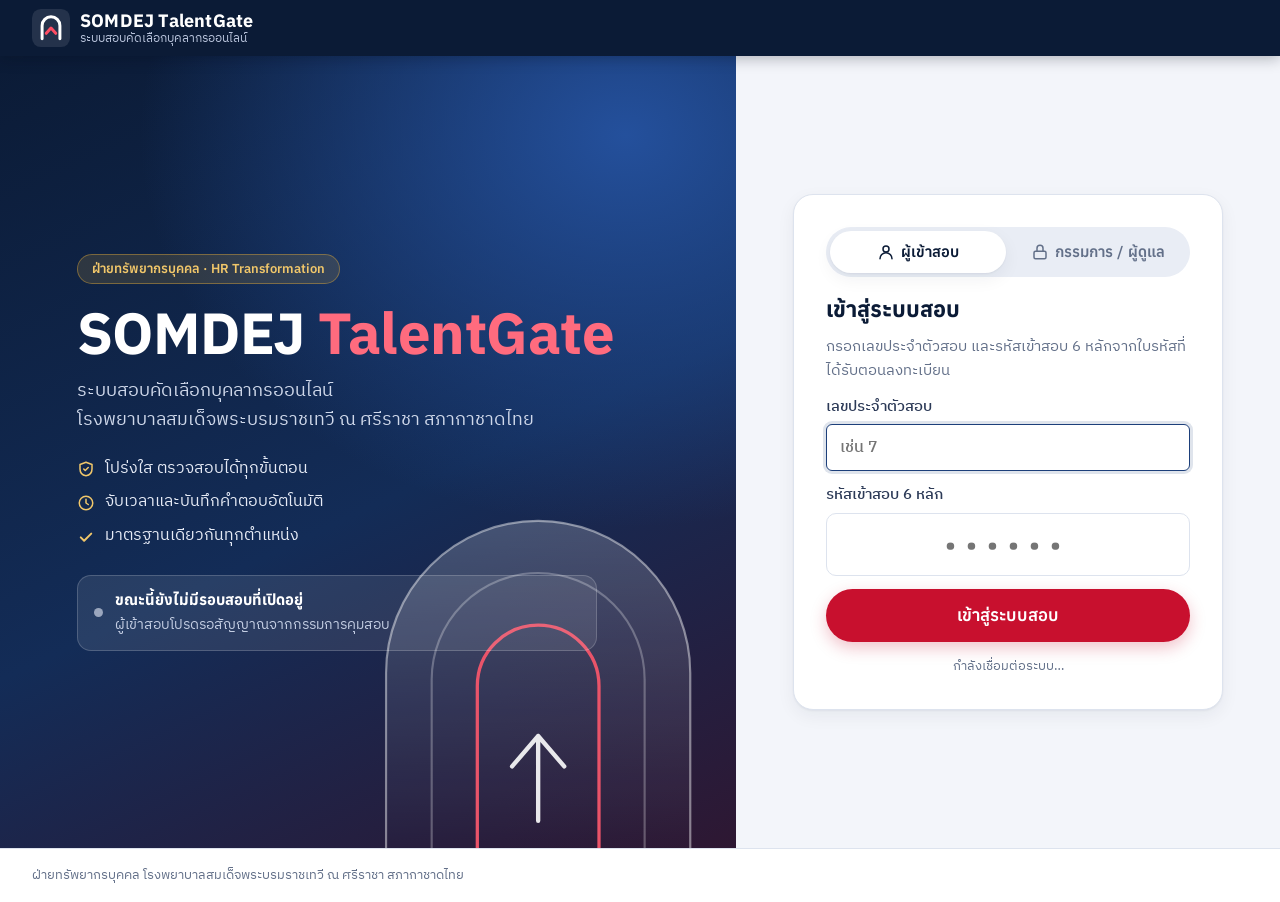
==== index.html @ d671b226 "SOMDEJ TalentGate · v1.2569 build 2569-10-03.1" ====
<!doctype html>
<html lang="th">
<head>
<meta charset="utf-8">
<meta name="viewport" content="width=device-width, initial-scale=1, viewport-fit=cover">
<title>SOMDEJ TalentGate · ระบบสอบคัดเลือกบุคลากรออนไลน์</title>
<meta name="description" content="ระบบสอบคัดเลือกบุคลากรออนไลน์ ฝ่ายทรัพยากรบุคคล โรงพยาบาลสมเด็จพระบรมราชเทวี ณ ศรีราชา สภากาชาดไทย">
<meta name="robots" content="noindex, nofollow">
<meta name="theme-color" content="#0b1b36">
<meta property="og:title" content="SOMDEJ TalentGate">
<meta property="og:description" content="ระบบสอบคัดเลือกบุคลากรออนไลน์ ฝ่ายทรัพยากรบุคคล โรงพยาบาลสมเด็จพระบรมราชเทวี ณ ศรีราชา สภากาชาดไทย">
<link rel="icon" href="data:image/svg+xml,%3Csvg xmlns='http://www.w3.org/2000/svg' viewBox='0 0 64 64'%3E%3Crect width='64' height='64' rx='15' fill='%230b1b36'/%3E%3Cpath d='M17 50V28a15 15 0 0 1 30 0v22' fill='none' stroke='%23fff' stroke-width='5' stroke-linecap='round'/%3E%3Cpath d='M24 41l8-9 8 9' fill='none' stroke='%23e0243f' stroke-width='5' stroke-linecap='round' stroke-linejoin='round'/%3E%3C/svg%3E">
<link rel="preconnect" href="https://fonts.googleapis.com"><link rel="preconnect" href="https://fonts.gstatic.com" crossorigin>
<link href="https://fonts.googleapis.com/css2?family=Anuphan:wght@400;500;600;700&family=IBM+Plex+Sans+Thai:wght@400;500;600&display=swap" rel="stylesheet">
<link rel="stylesheet" href="style.css?v=2569-10-03.1">
</head>
<body>
<header class="topbar" id="topbar">
  <a class="brand" href="#/" aria-label="หน้าแรก SOMDEJ TalentGate">
    <svg class="brand-mark" viewBox="0 0 64 64" aria-hidden="true"><rect width="64" height="64" rx="15" fill="#fff" opacity=".1"/><path d="M17 50V28a15 15 0 0 1 30 0v22" fill="none" stroke="#fff" stroke-width="5" stroke-linecap="round"/><path d="M24 41l8-9 8 9" fill="none" stroke="#ff4d63" stroke-width="5" stroke-linecap="round" stroke-linejoin="round"/></svg>
    <span class="brand-text"><b><span class="bx">SOMDEJ </span>TalentGate</b><small>ระบบสอบคัดเลือกบุคลากรออนไลน์</small></span>
  </a>
  <div class="top-right" id="topRight"></div>
</header>
<div id="banner"></div>
<main id="app" tabindex="-1"><div class="boot"><div class="boot-ring"></div><p>กำลังเปิดระบบ…</p></div></main>
<footer class="foot" id="foot">
  <span id="footOrg">ฝ่ายทรัพยากรบุคคล โรงพยาบาลสมเด็จพระบรมราชเทวี ณ ศรีราชา สภากาชาดไทย</span>
  <span class="foot-ver" id="footVer"></span>
</footer>
<div id="toast" class="toast" role="status" aria-live="polite"></div>
<div id="netpill" class="netpill" hidden>กำลังรอเซิร์ฟเวอร์…</div>
<div id="modal" class="modal" hidden></div>
<noscript><p style="padding:24px;text-align:center">ระบบนี้ต้องเปิดใช้ JavaScript</p></noscript>
<script src="config.js?v=2569-10-03.1"></script>
<script src="app.js?v=2569-10-03.1"></script>
<script src="cand.js?v=2569-10-03.1"></script>
<script src="staff.js?v=2569-10-03.1"></script>
<script src="admin.js?v=2569-10-03.1"></script>
</body>
</html>
---- style.css ----
/* =====================================================================
   SOMDEJ TalentGate · style.css — ธีม "Midnight & Crimson"
   ตัวอักษร: Anuphan (หัวข้อ/ตัวเลข) + IBM Plex Sans Thai (เนื้อหา)
   กติกา: animation ใช้ fill-mode: backwards · ไม่ใช้ backdrop-filter บน container · popup อยู่ใน body
   ===================================================================== */
:root{
  --bg:#f3f5fa; --bg-2:#e9edf5; --surface:#fff; --surface-2:#f8f9fc;
  --ink:#0b1b36; --ink-2:#2c3a57; --muted:#637089; --line:#dde3ee; --line-2:#edf0f6;
  --navy:#0b1b36; --navy-2:#132c57; --navy-3:#1d3f7a;
  --red:#c8102e; --red-600:#a50d26; --red-50:#fdecef; --red-100:#f9d2d9;
  --gold:#d9a53a; --gold-600:#a97610; --gold-50:#fdf4df;
  --ok:#0f7a52; --ok-50:#e3f5ed; --warn:#925600; --warn-50:#fff2dc; --bad:#c22b3f; --bad-50:#fdeaec; --info:#1f56b3; --info-50:#e8effc;
  --r-sm:10px; --r:14px; --r-lg:20px;
  --sh:0 1px 2px rgba(11,27,54,.05),0 6px 18px rgba(11,27,54,.06);
  --sh-lg:0 2px 6px rgba(11,27,54,.08),0 22px 50px rgba(11,27,54,.16);
  --head:'Anuphan','IBM Plex Sans Thai',system-ui,sans-serif;
  --body:'IBM Plex Sans Thai','Anuphan',system-ui,-apple-system,'Segoe UI',Tahoma,sans-serif;
}
*{box-sizing:border-box}
html{-webkit-text-size-adjust:100%}
body{margin:0;background:var(--bg);color:var(--ink);font-family:var(--body);font-size:16px;line-height:1.6;min-height:100vh;display:flex;flex-direction:column}
body.no-scroll{overflow:hidden}
h1,h2,h3{font-family:var(--head);line-height:1.3;margin:0;text-wrap:balance}
h1{font-size:clamp(22px,2.6vw,30px)} h2{font-size:20px} h3{font-size:17px}
p{margin:0} a{color:var(--info)} code{font-family:ui-monospace,Menlo,Consolas,monospace;font-size:.92em}
button,input,select,textarea{font:inherit;color:inherit}
.muted{color:var(--muted)} .sm{font-size:14px} .center{text-align:center} .mt{margin-top:18px} .mt6{margin-top:6px} .nowrap{white-space:nowrap}
.bad-t{color:var(--bad)} .ok-t{color:var(--ok)} .danger-t{color:var(--bad)!important}
:focus-visible{outline:3px solid var(--gold);outline-offset:2px;border-radius:6px}
[hidden]{display:none!important}

/* ---------- แถบบน ---------- */
.topbar{position:sticky;top:0;z-index:40;display:flex;align-items:center;justify-content:space-between;gap:16px;padding:9px clamp(14px,3vw,32px);background:var(--navy);color:#fff;box-shadow:0 2px 14px rgba(5,12,28,.3)}
.brand{display:flex;align-items:center;gap:10px;text-decoration:none;color:#fff;min-width:0;flex:none}
.brand-mark{width:38px;height:38px;flex:none}
.brand-text{display:flex;flex-direction:column;line-height:1.2;min-width:0}
.brand-text b{font-family:var(--head);font-size:18px;letter-spacing:.2px;white-space:nowrap}
.brand-text small{font-size:12px;color:#b9c4dc;white-space:nowrap}
.top-right{display:flex;align-items:center;gap:8px;min-width:0}
.nav{display:flex;gap:2px;margin-right:8px}
.nav a{padding:7px 13px;border-radius:999px;text-decoration:none;font-size:15px;color:#d5dcec;white-space:nowrap;transition:background .2s,color .2s}
.nav a:hover{background:rgba(255,255,255,.1);color:#fff}
.nav a.active{background:#fff;color:var(--navy);font-weight:600}
.who{display:flex;flex-direction:column;line-height:1.25;text-align:right;min-width:0;padding:0 4px}
.who-n{font-weight:600;font-size:14.5px;white-space:nowrap;overflow:hidden;text-overflow:ellipsis;max-width:240px}
.who-r{font-size:12px;color:#b9c4dc;white-space:nowrap}
.icon-btn{display:inline-grid;place-items:center;width:38px;height:38px;border-radius:50%;border:0;background:rgba(255,255,255,.1);color:#fff;cursor:pointer;flex:none;transition:background .2s}
.icon-btn:hover{background:rgba(255,255,255,.22)}
.icon-btn.dark{background:var(--bg-2);color:var(--ink-2);width:34px;height:34px;font-size:17px}
.icon-btn.dark:hover{background:var(--line)} .icon-btn[disabled]{opacity:.35;cursor:default}
.icon-btn.spinning svg{animation:rot .8s linear infinite}
.banner{padding:10px clamp(14px,3vw,32px);font-size:14.5px;display:flex;gap:12px;align-items:center;justify-content:center;flex-wrap:wrap;text-align:center}
.banner.warn{background:var(--warn-50);color:var(--warn)} .banner.info{background:var(--info-50);color:var(--info)} .banner.bad{background:var(--bad);color:#fff;border-radius:var(--r);margin-bottom:14px;font-weight:600}
main{flex:1;outline:none}
.wrap{width:100%;max-width:1240px;margin:0 auto;padding:26px clamp(14px,3vw,32px) 56px}
.wrap.narrow{max-width:560px} .wrap.mid{max-width:900px}
.foot{display:flex;justify-content:space-between;gap:12px;flex-wrap:wrap;padding:16px clamp(14px,3vw,32px);font-size:13px;color:var(--muted);border-top:1px solid var(--line);background:var(--surface)}
body.in-exam .foot,body.in-exam .who-r{display:none}

/* ---------- ปุ่ม ป้าย กล่อง ---------- */
.btn{display:inline-flex;align-items:center;justify-content:center;gap:7px;border:0;border-radius:999px;padding:10px 20px;font-family:var(--head);font-weight:600;font-size:15px;cursor:pointer;text-decoration:none;transition:transform .15s,box-shadow .2s,background .2s,border-color .2s;white-space:nowrap}
.btn:active{transform:scale(.97)} .btn[disabled]{opacity:.55;cursor:not-allowed}
.btn.primary{background:var(--red);color:#fff;box-shadow:0 6px 16px rgba(200,16,46,.25)} .btn.primary:hover:not([disabled]){background:var(--red-600)}
.btn.gold{background:var(--gold);color:#2e1f00;box-shadow:0 6px 18px rgba(217,165,58,.35)} .btn.gold:hover{background:#e6b752}
.btn.ghost-dark{background:var(--surface);color:var(--ink);border:1.5px solid var(--line)} .btn.ghost-dark:hover:not([disabled]){border-color:var(--navy-3);color:var(--navy-3)}
.btn.danger{background:var(--bad);color:#fff} .btn.danger:hover{background:#a82033}
.btn.link{background:none;padding:5px 8px;color:var(--info);font-weight:500;font-size:14px;border-radius:8px} .btn.link:hover{background:var(--info-50)}
.btn.lg{padding:13px 28px;font-size:17px} .btn.sm{padding:7px 14px;font-size:14px} .btn.block{width:100%}
.spin{display:inline-block;width:15px;height:15px;border:2.5px solid rgba(255,255,255,.4);border-top-color:#fff;border-radius:50%;animation:rot .7s linear infinite;flex:none}
.spin.dark,.btn.ghost-dark .spin,.btn.link .spin{border-color:rgba(11,27,54,.2);border-top-color:var(--navy)}
@keyframes rot{to{transform:rotate(360deg)}}
.pill{display:inline-block;padding:4px 14px;border-radius:999px;font-size:13px;font-weight:600;font-family:var(--head)}
.pill.gold{background:rgba(217,165,58,.16);color:#f1c76a;border:1px solid rgba(217,165,58,.45)}
.tag{display:inline-block;font-style:normal;font-size:12.5px;font-weight:600;padding:1px 9px;border-radius:999px;background:var(--bg-2);color:var(--ink-2);margin:1px 4px 1px 0;white-space:nowrap}
.tag.ok{background:var(--ok-50);color:var(--ok)} .tag.warn{background:var(--warn-50);color:var(--warn)} .tag.bad{background:var(--bad-50);color:var(--bad)} .tag.info{background:var(--info-50);color:var(--info)}
.eyebrow{display:block;font-family:var(--head);font-size:13px;font-weight:600;letter-spacing:.5px;color:var(--red);text-transform:uppercase}
.card{background:var(--surface);border:1px solid var(--line);border-radius:var(--r-lg);padding:clamp(16px,2.4vw,24px);box-shadow:var(--sh);margin-bottom:18px;animation:rise .45s cubic-bezier(.2,.8,.2,1) backwards}
.card.pad-xl{padding:clamp(22px,4vw,40px)} .card.empty,.empty{text-align:center;padding:38px 20px;color:var(--muted)}
.card-t{font-size:18px} .card-s{color:var(--muted);font-size:14.5px;margin:2px 0 14px}
.card-head{display:flex;justify-content:space-between;align-items:flex-start;gap:12px;flex-wrap:wrap}
.acts{display:flex;gap:8px;flex-wrap:wrap;align-items:center}
@keyframes rise{from{opacity:0;transform:translateY(10px)}}
.note{padding:11px 15px;border-radius:var(--r);background:var(--bg-2);font-size:15px;margin:0 0 14px;border-left:4px solid var(--line)}
.note.ok{background:var(--ok-50);border-color:var(--ok);color:#0b5b3d} .note.warn{background:var(--warn-50);border-color:#e0a030;color:#6f4100} .note.bad{background:var(--bad-50);border-color:var(--bad);color:#8f1c2d} .note.info{background:var(--info-50);border-color:var(--info);color:#183f86}
.phead{display:flex;justify-content:space-between;align-items:flex-end;gap:16px;flex-wrap:wrap;margin-bottom:18px}
.phead-r{display:flex;gap:10px;align-items:center}
.backlink{display:inline-flex;align-items:center;gap:4px;color:var(--muted);text-decoration:none;font-size:14.5px;margin-bottom:8px} .backlink:hover{color:var(--ink)}
.sec-h{font-size:18px;margin:22px 0 10px} .sec-h small{font-weight:400;font-size:14px}
.grid2{display:grid;grid-template-columns:1.25fr 1fr;gap:18px;align-items:start}
.dot{width:9px;height:9px;border-radius:50%;background:#9aa6bd;display:inline-block;flex:none} .dot.live{background:#27c281;box-shadow:0 0 0 4px rgba(39,194,129,.2)}
.bar{height:6px;border-radius:99px;background:var(--bg-2);overflow:hidden;margin-top:5px} .bar i{display:block;height:100%;background:var(--navy-3);border-radius:99px;transition:width .5s}

/* ---------- ฟอร์ม ---------- */
.form{display:flex;flex-direction:column;gap:13px}
.form label,.se-l{display:flex;flex-direction:column;gap:5px;font-size:14.5px;font-weight:500;color:var(--ink-2)}
.se-l{margin:12px 0 6px}
input,select,textarea{width:100%;padding:10px 13px;border:1.5px solid var(--line);border-radius:var(--r-sm);background:#fff;font-size:16px;transition:border-color .2s,box-shadow .2s;min-width:0}
textarea{resize:vertical;line-height:1.55}
input:focus,select:focus,textarea:focus{outline:0;border-color:var(--navy-3);box-shadow:0 0 0 3px rgba(29,63,122,.14)}
input[disabled],select[disabled],textarea[disabled]{background:var(--surface-2);color:var(--muted)}
input[type=checkbox],input[type=radio]{width:18px;height:18px;padding:0;flex:none;accent-color:var(--red)}
input.err{border-color:var(--bad);background:var(--bad-50)}
.row2{display:grid;grid-template-columns:1fr 1fr;gap:13px}
.inrow{display:flex;gap:8px}
.form label.chk,.chk{flex-direction:row;display:flex;align-items:flex-start;gap:9px;font-weight:400;font-size:15px;cursor:pointer;margin:6px 0}
.rules{margin:0;padding-left:20px;font-size:14px;color:var(--muted)}
.search{max-width:280px;padding:8px 13px;font-size:15px}
.seg{display:flex;background:var(--bg-2);border-radius:999px;padding:4px;gap:4px;margin-bottom:18px}
.seg button{flex:1;border:0;background:none;border-radius:999px;padding:9px 12px;font-family:var(--head);font-weight:600;font-size:15px;color:var(--muted);cursor:pointer;display:flex;align-items:center;justify-content:center;gap:6px;transition:background .2s,color .2s}
.seg button.on{background:#fff;color:var(--navy);box-shadow:var(--sh)}
.seg.wide{display:inline-flex;flex-wrap:wrap;border-radius:var(--r)} .seg.wide button{flex:none;padding:9px 18px;border-radius:var(--r-sm)} .seg.wide small{font-weight:400}
.sw{position:relative;display:inline-block;width:46px;height:26px;cursor:pointer}
.sw input{position:absolute;opacity:0;width:100%;height:100%;margin:0;cursor:pointer;z-index:1}
.sw i{position:absolute;inset:0;border-radius:99px;background:#c5cddc;transition:background .2s}
.sw i::after{content:"";position:absolute;top:3px;left:3px;width:20px;height:20px;border-radius:50%;background:#fff;box-shadow:0 1px 3px rgba(0,0,0,.3);transition:transform .2s}
.sw input:checked+i{background:var(--ok)} .sw input:checked+i::after{transform:translateX(20px)} .sw input:disabled+i{opacity:.5}

/* ---------- ตาราง ---------- */
.tblwrap{overflow-x:auto;margin:0 -4px;padding:0 4px} .tblwrap.sm{max-height:230px;overflow-y:auto} .tblwrap.tall{max-height:520px;overflow-y:auto}
.tbl{width:100%;border-collapse:collapse;font-size:15px}
.tbl th{font-family:var(--head);font-size:13.5px;font-weight:600;text-align:left;color:var(--muted);padding:9px 10px;border-bottom:2px solid var(--line);white-space:nowrap;vertical-align:bottom;background:var(--surface);position:sticky;top:0}
.tbl th small{display:block;font-weight:400;font-size:12px}
.tbl td{padding:10px;border-bottom:1px solid var(--line-2);vertical-align:top}
.tbl tfoot td{font-weight:600;border-top:2px solid var(--line);border-bottom:0}
.tbl .r{text-align:right} .tbl .c{text-align:center}
.tbl tr.off td{color:var(--muted);background:var(--surface-2)} .tbl tr.badrow td{background:var(--bad-50);color:var(--bad)}
.tbl.sm{font-size:14px} .tbl.sm td{padding:7px 10px}
.tbl select{padding:5px 8px;font-size:14px;width:auto}
.kv{width:100%;border-collapse:collapse;font-size:15px} .kv th{text-align:left;font-weight:500;color:var(--muted);padding:8px 12px 8px 0;white-space:nowrap;vertical-align:top;width:1%} .kv td{padding:8px 0;border-bottom:1px solid var(--line-2)}
.cno{font-family:var(--head);font-size:16px;background:var(--navy);color:#fff;border-radius:8px;padding:1px 9px;margin-right:8px;display:inline-block;letter-spacing:.5px}
.cname{font-weight:500}
.code{letter-spacing:2px;font-weight:600}

/* ---------- แท็บ ---------- */
.tabs{display:flex;gap:4px;border-bottom:2px solid var(--line);margin-bottom:20px;overflow-x:auto;scrollbar-width:none} .tabs::-webkit-scrollbar{display:none}
.tab{padding:10px 16px;text-decoration:none;color:var(--muted);font-family:var(--head);font-weight:600;font-size:15px;white-space:nowrap;border-bottom:3px solid transparent;margin-bottom:-2px;transition:color .2s}
.tab:hover{color:var(--ink)} .tab.on{color:var(--red);border-color:var(--red)}
.st{display:inline-block;padding:4px 13px;border-radius:999px;font-family:var(--head);font-size:13.5px;font-weight:600;white-space:nowrap}
.st-DRAFT{background:var(--bg-2);color:var(--ink-2)} .st-OPEN{background:var(--ok);color:#fff} .st-GRADING{background:var(--gold-50);color:var(--gold-600);border:1px solid #ecd292} .st-FINAL{background:var(--navy);color:#fff}

/* ---------- เริ่มระบบ · แจ้งเตือน · กล่องโต้ตอบ ---------- */
.boot{display:grid;place-items:center;gap:14px;padding:90px 20px;color:var(--muted)}
.boot-ring{width:46px;height:46px;border-radius:50%;border:4px solid var(--line);border-top-color:var(--red);animation:rot .8s linear infinite} .boot-ring.dark{margin:0 auto}
.toast{position:fixed;left:50%;bottom:26px;transform:translate(-50%,24px);background:var(--navy);color:#fff;padding:12px 22px;border-radius:var(--r);box-shadow:var(--sh-lg);font-size:15px;opacity:0;pointer-events:none;transition:opacity .25s,transform .25s;z-index:90;max-width:min(92vw,560px);text-align:center}
.toast.show{opacity:1;transform:translate(-50%,0)} .toast.ok{background:var(--ok)} .toast.bad{background:var(--bad)} .toast.warn{background:#b06a00}
.netpill{position:fixed;right:16px;bottom:16px;background:#fff;border:1px solid var(--line);box-shadow:var(--sh-lg);padding:8px 16px;border-radius:999px;font-size:13.5px;color:var(--muted);z-index:80}
.modal{position:fixed;inset:0;z-index:70;display:grid;place-items:center;padding:16px;overflow-y:auto}
.modal-bg{position:fixed;inset:0;background:rgba(7,15,32,.6);animation:fade .2s backwards}
.modal-box{position:relative;background:#fff;border-radius:var(--r-lg);box-shadow:var(--sh-lg);padding:clamp(20px,3vw,30px);width:100%;max-width:600px;max-height:calc(100vh - 32px);overflow-y:auto;animation:pop .25s cubic-bezier(.2,.9,.3,1.2) backwards}
.modal-box.sm{max-width:460px} .modal-box.lg{max-width:780px} .modal-box.xl{max-width:1040px}
.modal-box h2{margin-bottom:10px;padding-right:34px} .modal-body{margin-bottom:6px} .modal-body p{margin-bottom:8px}
.modal-x{position:absolute;top:12px;right:14px;width:34px;height:34px;border-radius:50%;border:0;background:var(--bg-2);font-size:22px;line-height:1;cursor:pointer;color:var(--muted)} .modal-x:hover{background:var(--line)}
.modal-act{display:flex;justify-content:flex-end;gap:10px;margin-top:16px;flex-wrap:wrap} .modal-act.col{flex-direction:column;align-items:stretch}
@keyframes fade{from{opacity:0}} @keyframes pop{from{opacity:0;transform:scale(.95) translateY(8px)}}

/* ---------- หน้าเข้าสู่ระบบ ---------- */
body.pg-login main{display:flex}
.login{flex:1;display:grid;grid-template-columns:minmax(0,1.15fr) minmax(360px,.85fr);min-height:calc(100vh - 56px - 52px)}
.login-hero{position:relative;overflow:hidden;background:radial-gradient(120% 90% at 85% 10%,#24509c 0%,transparent 55%),linear-gradient(155deg,#0b1b36 0%,#132c57 55%,#3a0e22 120%);color:#fff;display:flex;align-items:center;padding:clamp(28px,6vw,80px)}
.gate-art{position:absolute;right:-30px;bottom:-10px;width:min(62%,520px);opacity:.9}
.gate-art path{animation:draw 1.6s ease-out backwards} .ga2{animation-delay:.15s!important} .ga3{animation-delay:.3s!important} .ga4{animation-delay:.7s!important}
@keyframes draw{from{stroke-dasharray:1200;stroke-dashoffset:1200;opacity:0}to{stroke-dasharray:1200;stroke-dashoffset:0}}
.hero-in{position:relative;max-width:560px;animation:rise .6s backwards}
.login-hero h1{font-size:clamp(34px,5vw,58px);line-height:1.08;margin:18px 0 12px;letter-spacing:-.5px}
.login-hero h1 em{font-style:normal;color:#ff6b7e}
.hero-sub{font-size:clamp(15px,1.5vw,18px);color:#cfd8ea;margin-bottom:22px}
.hero-pts{list-style:none;padding:0;margin:0 0 26px;display:flex;flex-direction:column;gap:9px;font-size:15.5px;color:#e6ebf6}
.hero-pts li{display:flex;align-items:center;gap:10px} .hero-pts svg{color:#f1c76a;flex:none}
.open-ex{display:flex;gap:12px;align-items:center;background:rgba(255,255,255,.09);border:1px solid rgba(255,255,255,.18);border-radius:var(--r);padding:12px 16px;margin-top:8px;max-width:520px}
.open-ex b{display:block;font-family:var(--head);font-size:15px} .open-ex small{color:#c4cee3;font-size:13.5px}
.login-side{display:flex;align-items:center;justify-content:center;padding:clamp(20px,4vw,48px);background:var(--bg)}
.login-card{width:100%;max-width:430px;margin:0;padding:clamp(22px,3vw,32px)}
.login-card h2{font-size:22px} .login-card .muted{font-size:14.5px}
.code-in{font-family:var(--head);font-size:26px;letter-spacing:10px;text-align:center;font-weight:600}
.conn{font-size:13px;color:var(--muted);text-align:center;margin-top:14px;display:flex;align-items:center;justify-content:center;gap:8px} .conn.bad{color:var(--bad)}

/* ---------- ผู้เข้าสอบ: หน้าหลัก ---------- */
.cand-head h1{margin:4px 0}
.idrow{display:flex;gap:12px;margin:16px 0 8px;flex-wrap:wrap}
.idbox{background:var(--navy);color:#fff;border-radius:var(--r);padding:10px 20px;min-width:150px} .idbox.grow{flex:1;background:var(--bg-2);color:var(--ink)}
.idbox small{display:block;font-size:12.5px;opacity:.75} .idbox b{font-family:var(--head);font-size:24px;letter-spacing:.5px}
.rule-list{margin:10px 0 14px;padding-left:22px;display:flex;flex-direction:column;gap:6px}
.agree{display:flex;gap:10px;align-items:flex-start;background:var(--gold-50);border:1.5px solid #ecd292;border-radius:var(--r);padding:13px 15px;cursor:pointer;font-weight:500}
.done-card{text-align:center;padding:40px 20px} .done-mark{width:68px;height:68px;border-radius:50%;background:var(--ok);color:#fff;display:grid;place-items:center;margin:0 auto 14px;animation:pop .5s backwards} .done-mark svg{width:36px;height:36px}
.steps{display:flex;flex-direction:column;gap:12px}
.step{display:flex;gap:16px;align-items:center;background:#fff;border:1.5px solid var(--line);border-radius:var(--r-lg);padding:16px 20px;animation:rise .45s backwards;animation-delay:calc(var(--i)*70ms)}
.step.cur,.step.doing{border-color:var(--red);box-shadow:0 8px 26px rgba(200,16,46,.12)} .step.lock{opacity:.72} .step.done{background:var(--surface-2)}
.step-n{width:46px;height:46px;border-radius:50%;background:var(--bg-2);color:var(--ink-2);display:grid;place-items:center;font-family:var(--head);font-weight:700;font-size:19px;flex:none}
.step.cur .step-n,.step.doing .step-n{background:var(--red);color:#fff} .step.done .step-n{background:var(--ok);color:#fff}
.step-b{flex:1;min-width:0} .step-m{font-size:14px;color:var(--muted);display:flex;align-items:center;gap:5px;flex-wrap:wrap;margin:2px 0} .step-m svg{width:15px;height:15px}
.step-i{font-size:14.5px;color:var(--ink-2);margin:4px 0 6px}
.step-a{flex:none}

/* ---------- ผู้เข้าสอบ: ทำข้อสอบ ---------- */
.rbar{position:sticky;top:56px;z-index:30;background:var(--navy-2);color:#fff;display:flex;align-items:center;gap:16px;padding:10px clamp(14px,3vw,32px)}
.rb-l{flex:1;min-width:0;display:flex;flex-direction:column;line-height:1.3} .rb-l b{font-family:var(--head);font-size:16.5px;white-space:nowrap;overflow:hidden;text-overflow:ellipsis} .rb-l span{font-size:13.5px;color:#c4cee3}
.rtimer{display:flex;align-items:center;gap:8px;background:rgba(255,255,255,.12);border-radius:999px;padding:6px 18px 6px 14px;font-family:var(--head);font-weight:700;font-size:22px;font-variant-numeric:tabular-nums;min-width:118px;justify-content:center}
.rtimer.warn{background:var(--gold);color:#2e1f00} .rtimer.danger{background:var(--red);color:#fff;animation:pulse 1s infinite}
@keyframes pulse{50%{box-shadow:0 0 0 8px rgba(200,16,46,.3)}}
.rprog{height:4px;background:var(--line);position:sticky;top:112px;z-index:29} .rprog i{display:block;height:100%;width:0;background:var(--gold);transition:width .3s}
.rgrid{display:grid;grid-template-columns:minmax(0,1fr) 270px;gap:22px;max-width:1180px;margin:0 auto;padding:22px clamp(14px,3vw,32px) 60px;align-items:start}
.qgroup{display:flex;gap:10px;align-items:baseline;margin:22px 0 10px;padding-bottom:6px;border-bottom:2px solid var(--line)} .qgroup:first-of-type{margin-top:0}
.qgroup b{font-family:var(--head);font-size:17px;color:var(--red)} .qgroup span{color:var(--muted);font-size:14.5px}
.q{background:#fff;border:1.5px solid var(--line);border-radius:var(--r-lg);padding:18px 20px;margin-bottom:14px;scroll-margin-top:130px;transition:border-color .2s}
.q.flagged{border-color:var(--gold);background:linear-gradient(#fffdf6,#fff)}
.q header{display:flex;align-items:center;gap:10px;margin-bottom:8px}
.qn{font-family:var(--head);font-weight:700;color:var(--navy-3);font-size:15px} .qp{font-size:13px;color:var(--muted)}
.qflag{margin-left:auto;display:inline-flex;align-items:center;gap:5px;border:1px solid var(--line);background:#fff;border-radius:999px;padding:3px 11px;font-size:13px;color:var(--muted);cursor:pointer}
.q.flagged .qflag{background:var(--gold);border-color:var(--gold);color:#2e1f00;font-weight:600}
.qt{font-size:17px;line-height:1.65;margin-bottom:12px;user-select:none;-webkit-user-select:none}
.opts{display:flex;flex-direction:column;gap:8px}
.opt{display:flex;gap:12px;align-items:flex-start;text-align:left;border:1.5px solid var(--line);background:#fff;border-radius:var(--r);padding:11px 14px;cursor:pointer;font-size:16px;line-height:1.55;transition:border-color .15s,background .15s;user-select:none;-webkit-user-select:none}
.opt:hover{border-color:var(--navy-3);background:var(--surface-2)}
.opt i{flex:none;width:28px;height:28px;border-radius:50%;border:1.5px solid var(--line);display:grid;place-items:center;font-style:normal;font-family:var(--head);font-weight:600;font-size:14px;color:var(--muted);background:#fff}
.opt.on{border-color:var(--navy-3);background:#eef3fc} .opt.on i{background:var(--navy-3);border-color:var(--navy-3);color:#fff}
.essay{min-height:200px;font-size:16.5px} .ecount{text-align:right;font-size:13px;color:var(--muted);margin-top:4px}
.rend{text-align:center;padding:22px 0}
.qnav{position:sticky;top:138px;background:#fff;border:1px solid var(--line);border-radius:var(--r-lg);padding:16px;box-shadow:var(--sh)}
.qnav h3{font-size:15px;margin-bottom:10px}
.qdots{display:grid;grid-template-columns:repeat(6,1fr);gap:6px}
.qdots button{aspect-ratio:1;border:1.5px solid var(--line);background:#fff;border-radius:9px;font-family:var(--head);font-size:13.5px;font-weight:600;color:var(--muted);cursor:pointer;padding:0}
.qdots button.a{background:var(--navy-3);border-color:var(--navy-3);color:#fff} .qdots button.f{box-shadow:0 0 0 2.5px var(--gold)} .qdots button:hover{border-color:var(--navy-3)}
.legend{display:flex;gap:12px;flex-wrap:wrap;font-size:12.5px;color:var(--muted);margin:12px 0 8px} .legend span{display:flex;align-items:center;gap:5px}
.legend i{width:13px;height:13px;border-radius:4px;border:1.5px solid var(--line);display:inline-block} .lg-a{background:var(--navy-3);border-color:var(--navy-3)!important} .lg-f{box-shadow:0 0 0 2px var(--gold)}
.rsave{font-size:12.5px;color:var(--muted);border-top:1px solid var(--line-2);padding-top:8px} .rsave.ok{color:var(--ok)} .rsave.bad{color:var(--bad)}
.pstep{display:flex;gap:16px;background:#fff;border:1.5px solid var(--line);border-radius:var(--r-lg);padding:18px 20px;margin-bottom:14px}
.pn{width:40px;height:40px;border-radius:50%;background:var(--navy);color:#fff;display:grid;place-items:center;font-family:var(--head);font-weight:700;flex:none}
.pb{flex:1;min-width:0} .pb h3{margin-bottom:3px} .pb .btn{margin-top:10px}
.drop{display:flex;flex-direction:column;align-items:center;gap:4px;border:2px dashed #b9c4dc;border-radius:var(--r);padding:26px 16px;margin:12px 0;cursor:pointer;color:var(--muted);text-align:center;transition:background .2s,border-color .2s}
.drop:hover,.drop.over{background:var(--info-50);border-color:var(--info);color:var(--info)} .drop svg{width:30px;height:30px} .drop b{font-family:var(--head);color:var(--ink)}
.filebox{display:flex;gap:12px;align-items:center;border-radius:var(--r);padding:12px 15px;background:var(--bg-2)} .filebox small{display:block;color:var(--muted);font-size:13.5px}
.filebox.ok{background:var(--ok-50);color:#0b5b3d} .filebox.bad{background:var(--bad-50);color:#8f1c2d} .filebox svg{flex:none;width:24px;height:24px}

/* ---------- เจ้าหน้าที่: รอบสอบและกระดาน ---------- */
.excards{display:grid;grid-template-columns:repeat(auto-fill,minmax(310px,1fr));gap:16px}
.excard{display:block;text-decoration:none;color:inherit;margin:0;animation-delay:calc(var(--i)*60ms);transition:transform .2s,box-shadow .2s,border-color .2s}
.excard:hover{transform:translateY(-3px);box-shadow:var(--sh-lg);border-color:#c3cde0}
.exc-top{display:flex;justify-content:space-between;align-items:center;margin-bottom:10px}
.exc-m{display:flex;align-items:center;gap:6px;font-size:14.5px;margin:10px 0;color:var(--ink-2)} .exc-m svg{width:16px;height:16px;flex:none}
.exc-f{display:flex;gap:18px;border-top:1px solid var(--line-2);padding-top:10px;font-size:14px;color:var(--muted)} .exc-f b{font-family:var(--head);font-size:18px;color:var(--ink)}
.kpis{display:grid;grid-template-columns:repeat(4,1fr);gap:14px;margin-bottom:18px}
.kpi{background:#fff;border:1px solid var(--line);border-radius:var(--r-lg);padding:16px 18px;box-shadow:var(--sh);border-top:4px solid var(--navy-3)}
.kpi.ok{border-top-color:var(--ok)} .kpi b{display:block;font-family:var(--head);font-size:32px;line-height:1.1} .kpi span{font-weight:600;font-size:15px} .kpi small{display:block;color:var(--muted);font-size:13px}
.flow{list-style:none;display:flex;gap:0;padding:0;margin:6px 0 4px}
.flow li{flex:1;display:flex;flex-direction:column;align-items:center;gap:5px;font-size:13.5px;color:var(--muted);position:relative;text-align:center}
.flow li::before{content:"";position:absolute;top:16px;left:-50%;width:100%;height:3px;background:var(--line);z-index:0} .flow li:first-child::before{display:none}
.flow i{position:relative;z-index:1;width:34px;height:34px;border-radius:50%;background:var(--bg-2);display:grid;place-items:center;font-style:normal;font-family:var(--head);font-weight:700;color:var(--muted)}
.flow li.done i{background:var(--ok);color:#fff} .flow li.done::before,.flow li.cur::before{background:var(--ok)} .flow li.cur i{background:var(--red);color:#fff;box-shadow:0 0 0 5px var(--red-50)} .flow li.cur{color:var(--ink);font-weight:600}
.checks{list-style:none;padding:12px 0 0;margin:12px 0 0;border-top:1px solid var(--line-2);display:flex;flex-direction:column;gap:6px;font-size:15px}
.checks li::before{content:"○";margin-right:8px;color:var(--muted)} .checks li.ok::before{content:"✓";color:var(--ok);font-weight:700} .checks li.no::before{content:"!";color:var(--bad);font-weight:700}
.checks a{margin-left:8px;font-size:14px}
.plist{list-style:none;padding:0;margin:8px 0;display:flex;flex-direction:column;gap:10px}
.plist li{display:flex;gap:12px;align-items:center} .plist small{display:block;color:var(--muted);font-size:13px} .plist li>div{flex:1}
.ava{width:38px;height:38px;border-radius:50%;background:var(--navy);color:#fff;display:grid;place-items:center;font-family:var(--head);font-weight:600;flex:none}
.tbl.mon td small{display:block;color:var(--muted);font-size:12.5px;margin-top:2px}
.mn-c.act{cursor:pointer} .mn-c.act:hover{background:var(--info-50)}
.mn-t{font-family:var(--head);font-variant-numeric:tabular-nums} .mn-t.late{color:var(--bad)}
.gradegrid{display:grid;grid-template-columns:340px minmax(0,1fr);gap:18px;align-items:start}
.rubric{position:sticky;top:76px;max-height:calc(100vh - 100px);overflow-y:auto} .rubric .qt{font-size:15px;user-select:text;-webkit-user-select:text;margin:8px 0 14px} .rubric h3{font-size:15px;margin-bottom:6px;color:var(--navy-3)} .rub{font-size:14.5px;color:var(--ink-2)}
.gbar{display:flex;justify-content:space-between;align-items:center;gap:12px;flex-wrap:wrap;margin-bottom:12px;font-size:15px}
.gcard header,.pcard header{display:flex;align-items:center;gap:8px;flex-wrap:wrap;margin-bottom:10px} .gcard header .muted{margin-left:auto}
.ans{background:var(--surface-2);border:1px solid var(--line-2);border-radius:var(--r);padding:14px 16px;font-size:16px;line-height:1.7;white-space:normal;max-height:420px;overflow-y:auto} .ans.none{color:var(--muted);text-align:center}
.gcard footer,.pcard footer{display:flex;align-items:center;gap:12px;flex-wrap:wrap;margin-top:12px}
.sc{display:flex;align-items:center;gap:8px;font-weight:600;font-size:15px} .sc input,.g-s{width:86px;text-align:center;font-family:var(--head);font-weight:700;font-size:18px;padding:7px}
.g-c,.p-c{flex:1;min-width:200px;font-size:15px;padding:8px 12px}
.gavg{font-size:13.5px;color:var(--muted)} .gsave{font-size:13px;color:var(--muted);min-width:120px} .gsave.ok{color:var(--ok)} .gsave.bad{color:var(--bad)}
.rubric-d summary{cursor:pointer;display:flex;justify-content:space-between;gap:10px;align-items:center} .rubric-d[open] summary{margin-bottom:12px}
.pitems{display:grid;grid-template-columns:repeat(auto-fill,minmax(150px,1fr));gap:10px}
.pitems label{display:flex;flex-direction:column;gap:4px;background:var(--surface-2);border:1px solid var(--line-2);border-radius:var(--r);padding:9px 11px;font-size:13.5px}
.pitems label>span{font-weight:600;line-height:1.35;min-height:36px} .pitems label>div{display:flex;align-items:center;gap:6px} .pitems input{width:74px;text-align:center;font-family:var(--head);font-weight:700;padding:6px} .pitems i{font-style:normal;color:var(--muted)} .pitems small{color:var(--muted);font-size:12px}
.ptotal{font-size:15px} .ptotal b{font-family:var(--head);font-size:20px}
.mbti{display:inline-block;font-family:var(--head);font-weight:700;letter-spacing:2px;background:var(--navy);color:#fff;padding:2px 12px;border-radius:8px} .mbti.sm{padding:0 8px;letter-spacing:0}
.tbl.prof td small{color:var(--muted);font-size:12.5px} .tbl.prof th{white-space:normal;min-width:96px;font-size:12.5px}
.lv{height:8px;background:var(--bg-2);border-radius:99px;overflow:hidden;min-width:70px} .lv i{display:block;height:100%;border-radius:99px;background:var(--ok)}
.lv.lv3 i{background:#5aa56b} .lv.lv2 i{background:#e0a030} .lv.lv1 i{background:var(--bad)}
.lvb{display:inline-block;font-size:12.5px;font-weight:600;border-radius:99px;padding:1px 9px;margin-left:8px;white-space:nowrap} .lvb.lv4{background:var(--ok-50);color:var(--ok)} .lvb.lv3{background:#e9f4e3;color:#39763d} .lvb.lv2{background:var(--warn-50);color:var(--warn)} .lvb.lv1{background:var(--bad-50);color:var(--bad)}
.pfl{display:flex;flex-direction:column;gap:10px} .pfi{border:1px solid var(--line);border-radius:var(--r);padding:12px 14px;font-size:15px} .pfh{display:flex;justify-content:space-between;align-items:center;margin-bottom:6px}
.pfa{margin-top:6px} .pfb{margin-top:4px;color:var(--muted);font-size:14px}
.rank{display:inline-grid;place-items:center;width:32px;height:32px;border-radius:50%;background:var(--bg-2);font-family:var(--head);font-weight:700} .rank.top{background:var(--gold);color:#2e1f00}
.tot{font-family:var(--head);font-size:18px} .tbl.res tr.pass td:first-child{box-shadow:inset 4px 0 0 var(--ok)} .tbl.res tr.fail td:first-child{box-shadow:inset 4px 0 0 var(--bad)}
.catbars{display:flex;flex-direction:column;gap:6px;margin:12px 0 16px} .catbars>div{display:grid;grid-template-columns:minmax(120px,300px) 1fr 50px;gap:12px;align-items:center;font-size:14.5px} .catbars .bar{margin:0;height:9px} .catbars b{text-align:right;font-family:var(--head)}

/* ---------- ผู้ดูแล ---------- */
.secedit{border-left:5px solid var(--navy-3)}
.se-h{display:flex;gap:10px;align-items:center;flex-wrap:wrap}
.se-n{width:34px;height:34px;border-radius:50%;background:var(--navy);color:#fff;display:grid;place-items:center;font-family:var(--head);font-weight:700;flex:none}
.se-t{flex:1;min-width:200px;font-family:var(--head);font-weight:600} .se-h select{width:auto} .se-m{display:flex;align-items:center;gap:6px;font-size:14.5px;white-space:nowrap} .se-m input{width:78px;text-align:center}
.se-x{display:flex;gap:4px}
.setgrp{display:flex;flex-wrap:wrap;gap:8px;margin-bottom:10px} .setgrp>small{flex-basis:100%;color:var(--muted);font-size:13px;font-weight:600}
.setchip{display:flex;gap:9px;align-items:flex-start;border:1.5px solid var(--line);border-radius:var(--r);padding:9px 13px;cursor:pointer;font-size:14.5px;background:#fff;max-width:100%}
.setchip:has(input:checked){border-color:var(--navy-3);background:#eef3fc} .setchip b{display:block;font-weight:600;line-height:1.35} .setchip i{font-style:normal;color:var(--muted);font-size:13px}
.tplrow{display:flex;gap:10px;align-items:center;flex-wrap:wrap;background:var(--surface-2);border:1px dashed var(--line);border-radius:var(--r);padding:10px 14px} .tplrow span{flex:1;min-width:160px}
.rub-e input,.rub-e textarea{font-size:14.5px;padding:7px 10px} .rub-e td:nth-child(2) input{width:80px;text-align:center}
.savebar{position:sticky;bottom:0;display:flex;gap:14px;align-items:center;justify-content:center;padding:14px;background:linear-gradient(transparent,var(--bg) 35%);z-index:5}
.imprev{margin-top:10px;font-size:14.5px}
.bank{display:grid;grid-template-columns:310px minmax(0,1fr);gap:18px;align-items:start}
.bk-side{position:sticky;top:76px;padding:14px;max-height:calc(100vh - 100px);overflow-y:auto}
.bk-g{margin-bottom:14px} .bk-g>small{display:block;font-weight:600;color:var(--muted);font-size:12.5px;margin:0 6px 6px}
.bk-s{display:block;text-decoration:none;color:inherit;padding:9px 12px;border-radius:var(--r-sm);border-left:4px solid transparent;margin-bottom:2px}
.bk-s b{display:block;font-weight:600;font-size:14.5px;line-height:1.35} .bk-s i{font-style:normal;font-size:12.5px;color:var(--muted)}
.bk-s:hover{background:var(--surface-2)} .bk-s.on{background:#eef3fc;border-left-color:var(--red)} .bk-s.off{opacity:.55}
.bq{padding:16px 20px} .bq.off{opacity:.6} .bq header{display:flex;gap:8px;align-items:center;flex-wrap:wrap;margin-bottom:6px} .bq .qt{font-size:16px;user-select:text;-webkit-user-select:text;margin-bottom:8px}
.bq-id{margin-left:auto;font-size:12px;color:var(--muted)}
.bq-c{list-style:none;padding:0;margin:0 0 8px;display:flex;flex-direction:column;gap:4px;font-size:15px}
.bq-c li{display:flex;gap:10px;align-items:flex-start;padding:5px 10px;border-radius:8px} .bq-c li i{font-style:normal;font-weight:600;color:var(--muted);flex:none;width:18px}
.bq-c li.key{background:var(--ok-50);color:#0b5b3d;font-weight:600} .bq-c li.key i{color:var(--ok)} .bq-c .lvb{margin-left:auto}
.bq-x,.bq-ref{font-size:13.5px;color:var(--muted);margin-top:4px} .bq-r{background:var(--surface-2);border-radius:var(--r);padding:10px 14px;font-size:14.5px;margin-bottom:6px}
.qc-row{display:flex;gap:8px;align-items:center;margin-bottom:7px} .qc-row>i{font-style:normal;font-weight:600;width:20px;text-align:center;flex:none} .qc-row select{width:96px;flex:none} .qc-row .qb-k{width:56px;text-align:center;flex:none;text-transform:uppercase}
#printArea{display:none}

/* ---------- พิมพ์ ---------- */
@media print{
  body{background:#fff;font-size:12pt} .topbar,.foot,.tabs,.backlink,.noprint,.toast,.netpill,#banner,.phead-r,.kpis{display:none!important}
  .card{box-shadow:none;border:0;padding:0} .wrap{padding:0;max-width:none} .tbl th{position:static}
  body.printing .wrap>*:not(#printArea):not(#tab),body.printing #tab>*:not(#printArea){display:none!important}
  body.printing #printArea{display:block!important}
  .slips{display:grid;grid-template-columns:1fr 1fr;gap:6mm} .slip{border:1.5px dashed #555;border-radius:3mm;padding:5mm 6mm;break-inside:avoid;font-size:10.5pt}
  .slip-h{display:flex;justify-content:space-between;border-bottom:1.5px solid #000;padding-bottom:1.5mm;margin-bottom:2mm} .slip-h b{font-size:12pt} .slip-e{font-weight:600} .slip-d{font-size:9.5pt}
  .slip-r{display:flex;gap:6mm;margin:3mm 0 1mm} .slip-r small{display:block;font-size:8.5pt} .slip-r b{font-size:20pt;line-height:1.1} .mono{letter-spacing:2px;font-family:Menlo,Consolas,monospace}
  .slip-n{font-size:12pt;font-weight:600} .slip-u{font-size:9.5pt;margin-top:2mm} .slip-w{font-size:8pt;color:#333}
  .sheet h2{font-size:15pt;margin-bottom:2mm} .sheet table{width:100%;border-collapse:collapse;margin-top:4mm} .sheet th,.sheet td{border:1px solid #000;padding:2.2mm 3mm;font-size:11pt} .sheet td.c{text-align:center} .sheet .sign{margin-top:12mm;text-align:right}
  .pq{break-inside:avoid;margin:3mm 0;font-size:11pt} .pq ol{list-style:none;padding-left:6mm;margin:1mm 0} .pr{font-size:10pt;margin-left:6mm} .pref{font-size:9pt;color:#444;margin-left:6mm}
}

/* ---------- จอเล็ก ---------- */
@media (max-width:1020px){
  .grid2,.gradegrid,.bank{grid-template-columns:1fr} .rubric,.bk-side{position:static;max-height:none}
  .kpis{grid-template-columns:repeat(2,1fr)}
  .rgrid{grid-template-columns:1fr} .qnav{position:static;order:-1} .qdots{grid-template-columns:repeat(10,1fr)}
  body.pg-staff .top-right{flex:1;flex-wrap:wrap;justify-content:flex-end} body.pg-staff .nav{order:5;flex-basis:100%;overflow-x:auto;margin:2px 0 0;scrollbar-width:none} .who{flex:0 1 auto}
}
@media (max-width:860px){
  .login{grid-template-columns:1fr;min-height:0} .login-hero{padding:28px 22px 34px} .gate-art{width:300px;opacity:.5} .hero-pts{display:none}
}
@media (max-width:620px){
  body{font-size:15.5px} .row2{grid-template-columns:1fr} .who-n{max-width:150px} body.pg-staff .who-r{display:none} .brand-text small,.bx{display:none}
  .step{flex-wrap:wrap} .step-a{flex-basis:100%} .step-a .btn{width:100%}
  .rbar{flex-wrap:wrap;gap:8px} .rb-l{flex-basis:100%} .rtimer{font-size:19px} .rprog{top:auto;position:static}
  .qdots{grid-template-columns:repeat(8,1fr)} .pstep{flex-direction:column;gap:8px}
  .flow span{font-size:12px} .catbars>div{grid-template-columns:1fr 70px 44px}
  .foot{justify-content:center;text-align:center}
}
@media (max-width:420px){ .foot span,.conn{white-space:normal} .kpi b{font-size:26px} .idbox b{font-size:20px} }
@media (prefers-reduced-motion:reduce){ *{animation-duration:.01ms!important;transition-duration:.01ms!important} }
.grid2>*,.gradegrid>*,.bank>*,.rgrid>*,.kpis>*{min-width:0}
.tbl .cname{white-space:nowrap}
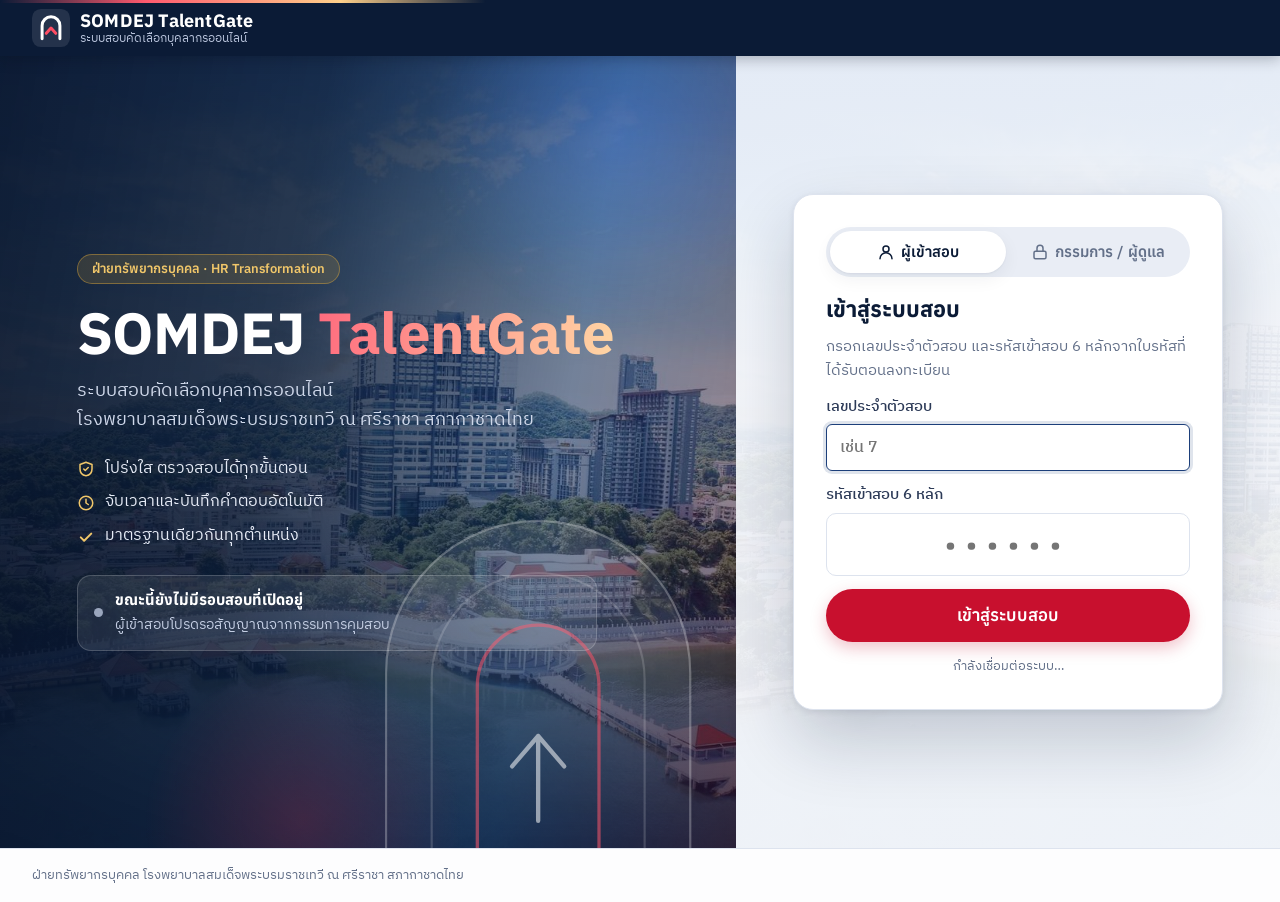
==== commit f797630c: "v1.1.2569 build 2569-10-04.1 จากรุ่น 1.2569 ที่ติดตั้งแล้ว" ====
--- a/index.html
+++ b/index.html
@@ -12,7 +12,8 @@
 <link rel="icon" href="data:image/svg+xml,%3Csvg xmlns='http://www.w3.org/2000/svg' viewBox='0 0 64 64'%3E%3Crect width='64' height='64' rx='15' fill='%230b1b36'/%3E%3Cpath d='M17 50V28a15 15 0 0 1 30 0v22' fill='none' stroke='%23fff' stroke-width='5' stroke-linecap='round'/%3E%3Cpath d='M24 41l8-9 8 9' fill='none' stroke='%23e0243f' stroke-width='5' stroke-linecap='round' stroke-linejoin='round'/%3E%3C/svg%3E">
 <link rel="preconnect" href="https://fonts.googleapis.com"><link rel="preconnect" href="https://fonts.gstatic.com" crossorigin>
 <link href="https://fonts.googleapis.com/css2?family=Anuphan:wght@400;500;600;700&family=IBM+Plex+Sans+Thai:wght@400;500;600&display=swap" rel="stylesheet">
-<link rel="stylesheet" href="style.css?v=2569-10-03.1">
+<link rel="preload" as="image" href="bg.jpg?v=1">
+<link rel="stylesheet" href="style.css?v=2569-10-04.1">
 </head>
 <body>
 <header class="topbar" id="topbar">
@@ -29,13 +30,14 @@
   <span class="foot-ver" id="footVer"></span>
 </footer>
 <div id="toast" class="toast" role="status" aria-live="polite"></div>
-<div id="netpill" class="netpill" hidden>กำลังรอเซิร์ฟเวอร์…</div>
+<div id="netbar" class="netbar" aria-hidden="true"><i></i></div>
+<div id="waitbox" class="waitbox" role="alertdialog" aria-live="assertive" hidden><div class="wait-card"><div class="wait-ring"><i></i><i></i><svg viewBox="0 0 64 64" aria-hidden="true"><path d="M17 50V28a15 15 0 0 1 30 0v22" fill="none" stroke="currentColor" stroke-width="5" stroke-linecap="round"/><path d="M24 41l8-9 8 9" fill="none" stroke="#e0243f" stroke-width="5" stroke-linecap="round" stroke-linejoin="round"/></svg></div><b id="waitT">กำลังดำเนินการ…</b><span id="waitS">ระบบกำลังทำงาน กรุณารอสักครู่</span><small id="waitN"></small></div></div>
 <div id="modal" class="modal" hidden></div>
 <noscript><p style="padding:24px;text-align:center">ระบบนี้ต้องเปิดใช้ JavaScript</p></noscript>
-<script src="config.js?v=2569-10-03.1"></script>
-<script src="app.js?v=2569-10-03.1"></script>
-<script src="cand.js?v=2569-10-03.1"></script>
-<script src="staff.js?v=2569-10-03.1"></script>
-<script src="admin.js?v=2569-10-03.1"></script>
+<script src="config.js?v=2569-10-04.1"></script>
+<script src="app.js?v=2569-10-04.1"></script>
+<script src="cand.js?v=2569-10-04.1"></script>
+<script src="staff.js?v=2569-10-04.1"></script>
+<script src="admin.js?v=2569-10-04.1"></script>
 </body>
 </html>
--- a/style.css
+++ b/style.css
@@ -344,3 +344,178 @@
 @media (prefers-reduced-motion:reduce){ *{animation-duration:.01ms!important;transition-duration:.01ms!important} }
 .grid2>*,.gradegrid>*,.bank>*,.rgrid>*,.kpis>*{min-width:0}
 .tbl .cname{white-space:nowrap}
+
+/* =====================================================================
+   v1.1 (4 ต.ค. 2569) — ภาพพื้นหลังโรงพยาบาล · ป๊อปอัปขณะรอ · แอนิเมชัน · แบบประเมิน · การ์ดบุคลิกภาพ · นำเข้าข้อสอบ
+   แอนิเมชันทั้งหมดใช้ transform/opacity เท่านั้น (ไม่กระตุกบนเครื่องสเปกต่ำ) และปิดเองเมื่อผู้ใช้ตั้งค่าลดการเคลื่อนไหว
+   ===================================================================== */
+/* ---------- ภาพพื้นหลังจาง ๆ ทุกหน้า (ยกเว้นขณะทำข้อสอบ เพื่อไม่รบกวนสมาธิ) ---------- */
+body::before{content:"";position:fixed;inset:0;z-index:-1;pointer-events:none;
+  background:linear-gradient(180deg,rgba(243,245,250,.74) 0%,rgba(243,245,250,.90) 38%,rgba(243,245,250,.97) 70%,#f3f5fa 100%),url(bg.jpg?v=1) center top/cover no-repeat}
+body.in-exam::before,body.pg-login::before{display:none}
+.foot{background:rgba(255,255,255,.86)}
+
+/* ---------- หน้าเข้าสู่ระบบ: ภาพโรงพยาบาล + ม่านสีกรมท่า + แสงเคลื่อนช้า ---------- */
+.login-hero{background:#0b1b36;isolation:isolate}
+.hero-photo{position:absolute;inset:-4%;z-index:-3;background:url(bg.jpg?v=1) 58% 42%/cover no-repeat;animation:kenburns 38s ease-in-out infinite alternate;will-change:transform}
+.hero-veil{position:absolute;inset:0;z-index:-2;background:linear-gradient(100deg,rgba(8,20,43,.94) 0%,rgba(11,27,54,.86) 38%,rgba(19,44,87,.58) 72%,rgba(58,14,34,.5) 100%),linear-gradient(0deg,rgba(8,20,43,.72) 0%,transparent 45%)}
+@keyframes kenburns{from{transform:scale(1) translate3d(0,0,0)}to{transform:scale(1.09) translate3d(-1.6%,-1.2%,0)}}
+.orb{position:absolute;z-index:-1;border-radius:50%;opacity:.5;pointer-events:none;will-change:transform}
+.orb.o1{width:46vmin;height:46vmin;right:-10vmin;top:-14vmin;background:radial-gradient(circle,rgba(74,134,255,.55),transparent 66%);animation:drift 19s ease-in-out infinite alternate}
+.orb.o2{width:38vmin;height:38vmin;left:18%;bottom:-16vmin;background:radial-gradient(circle,rgba(224,36,63,.42),transparent 66%);animation:drift 23s ease-in-out infinite alternate-reverse}
+@keyframes drift{to{transform:translate3d(-6vmin,5vmin,0) scale(1.12)}}
+.gate-art{opacity:.55;z-index:-1}
+.hero-in{animation:none}
+.hero-in>*{animation:rise .7s cubic-bezier(.2,.8,.2,1) backwards}
+.hero-in>*:nth-child(1){animation-delay:.05s}.hero-in>*:nth-child(2){animation-delay:.14s}.hero-in>*:nth-child(3){animation-delay:.26s}.hero-in>*:nth-child(4){animation-delay:.38s}.hero-in>*:nth-child(5){animation-delay:.5s}
+.login-hero h1 .w1{display:inline-block;animation:slideR .8s cubic-bezier(.2,.8,.2,1) .12s backwards}
+.login-hero h1 .w2{display:inline-block;background:linear-gradient(100deg,#ff6b7e 0%,#ffd3a3 45%,#ff6b7e 90%);background-size:220% 100%;-webkit-background-clip:text;background-clip:text;color:transparent;animation:slideR .8s cubic-bezier(.2,.8,.2,1) .26s backwards,sheen 6s linear 1.2s infinite}
+@keyframes slideR{from{opacity:0;transform:translate3d(-26px,0,0)}}
+@keyframes sheen{to{background-position:-220% 0}}
+.hero-pts li{animation:rise .6s backwards}.hero-pts li:nth-child(1){animation-delay:.45s}.hero-pts li:nth-child(2){animation-delay:.55s}.hero-pts li:nth-child(3){animation-delay:.65s}
+.login-side{position:relative;background:linear-gradient(180deg,rgba(243,245,250,.9),rgba(243,245,250,.97)),url(bg.jpg?v=1) 20% 80%/cover no-repeat}
+.login-card{animation:cardIn .7s cubic-bezier(.2,.9,.25,1.05) .15s backwards;box-shadow:0 2px 6px rgba(11,27,54,.08),0 30px 70px rgba(11,27,54,.2)}
+@keyframes cardIn{from{opacity:0;transform:translate3d(0,26px,0) scale(.97)}}
+.dot.live{animation:livePulse 1.8s ease-out infinite}
+@keyframes livePulse{0%{box-shadow:0 0 0 0 rgba(46,196,128,.6)}100%{box-shadow:0 0 0 9px rgba(46,196,128,0)}}
+
+/* ---------- แถบความคืบหน้าด้านบน + ป๊อปอัป "กำลังดำเนินการ" ---------- */
+.netbar{position:fixed;left:0;right:0;top:0;height:3px;z-index:120;overflow:hidden;opacity:0;transition:opacity .25s;pointer-events:none}
+.netbar.on{opacity:1}
+.netbar i{position:absolute;top:0;bottom:0;left:0;width:38%;border-radius:3px;background:linear-gradient(90deg,transparent,#ff5a6e 30%,#ffd08a 70%,transparent);animation:netrun 1.15s cubic-bezier(.4,0,.2,1) infinite;animation-play-state:paused}
+.netbar.on i{animation-play-state:running}
+@keyframes netrun{from{transform:translateX(-110%)}to{transform:translateX(290%)}}
+.waitbox{position:fixed;inset:0;z-index:110;display:grid;place-items:center;padding:16px;background:rgba(7,15,32,0);transition:background .25s}
+.waitbox.show{background:rgba(7,15,32,.42)}
+.wait-card{display:flex;flex-direction:column;align-items:center;gap:4px;text-align:center;background:#fff;border-radius:var(--r-lg);box-shadow:var(--sh-lg);padding:26px 34px 22px;min-width:min(88vw,320px);max-width:92vw;opacity:0;transform:scale(.94) translateY(8px);transition:opacity .22s,transform .25s cubic-bezier(.2,.9,.3,1.2)}
+.waitbox.show .wait-card{opacity:1;transform:none}
+.wait-card b{font-family:var(--head);font-size:18px;margin-top:10px}
+.wait-card span{font-size:14.5px;color:var(--ink-2)} .wait-card small{font-size:13px;color:var(--muted);min-height:19px;font-variant-numeric:tabular-nums}
+.wait-ring{position:relative;width:74px;height:74px;display:grid;place-items:center;color:var(--navy)}
+.wait-ring svg{width:38px;height:38px}
+.wait-ring i{position:absolute;inset:0;border-radius:50%;border:3px solid transparent}
+.wait-ring i:nth-child(1){border-top-color:var(--red);border-right-color:var(--red);animation:rot .9s linear infinite}
+.wait-ring i:nth-child(2){inset:7px;border-bottom-color:var(--gold);border-left-color:var(--gold);animation:rot 1.4s linear infinite reverse}
+.netpill{display:none!important}
+
+/* ---------- แอนิเมชันเข้าหน้า: เล่นเฉพาะเมื่อเปลี่ยนหน้า (body.enter) ไม่เล่นซ้ำตอนข้อมูลรีเฟรช ---------- */
+.card,.step{animation:none}
+body.enter .card,body.enter .step,body.enter .kpi,body.enter .phead,body.enter .tabs,body.enter .pstep,body.enter .bq{animation:rise .5s cubic-bezier(.2,.8,.2,1) backwards;animation-delay:calc(var(--i,0)*55ms)}
+body.enter .kpi:nth-child(2){animation-delay:60ms}body.enter .kpi:nth-child(3){animation-delay:120ms}body.enter .kpi:nth-child(4){animation-delay:180ms}
+body.enter .tbl tbody tr{animation:rowIn .4s backwards}
+body.enter .tbl tbody tr:nth-child(1){animation-delay:40ms}body.enter .tbl tbody tr:nth-child(2){animation-delay:70ms}body.enter .tbl tbody tr:nth-child(3){animation-delay:100ms}body.enter .tbl tbody tr:nth-child(4){animation-delay:130ms}body.enter .tbl tbody tr:nth-child(5){animation-delay:160ms}body.enter .tbl tbody tr:nth-child(n+6){animation-delay:190ms}
+@keyframes rowIn{from{opacity:0;transform:translate3d(-8px,0,0)}}
+.modal .card,.login-card.card{animation-delay:0s}
+.kpi{position:relative;overflow:hidden;transition:transform .2s,box-shadow .2s}
+.kpi:hover{transform:translateY(-2px);box-shadow:var(--sh-lg)}
+.kpi::after{content:"";position:absolute;right:-26px;top:-26px;width:90px;height:90px;border-radius:50%;background:radial-gradient(circle,rgba(29,63,122,.1),transparent 70%)}
+.kpi.ok::after{background:radial-gradient(circle,rgba(15,122,82,.14),transparent 70%)}
+.kpi b{font-variant-numeric:tabular-nums}
+/* ปุ่ม: ยกขึ้นเล็กน้อย + แสงวาบเมื่อชี้ */
+.btn{position:relative;overflow:hidden}
+.btn:hover:not([disabled]){transform:translateY(-1px)} .btn:active:not([disabled]){transform:translateY(0) scale(.98)}
+.btn.primary::after,.btn.gold::after{content:"";position:absolute;top:0;bottom:0;left:-60%;width:40%;transform:skewX(-20deg);background:linear-gradient(90deg,transparent,rgba(255,255,255,.35),transparent);transition:none;opacity:0}
+.btn.primary:hover:not([disabled])::after,.btn.gold:hover:not([disabled])::after{left:130%;opacity:1;transition:left .65s ease}
+.tab{position:relative;transition:color .2s}
+.excard{position:relative;overflow:hidden}
+.excard::before{content:"";position:absolute;left:0;top:0;bottom:0;width:4px;background:linear-gradient(180deg,var(--red),var(--gold));transform:scaleY(0);transform-origin:top;transition:transform .3s}
+.excard:hover::before{transform:scaleY(1)}
+.rank.top{box-shadow:0 0 0 0 rgba(217,165,58,.6);animation:goldPulse 2.4s ease-out 3}
+@keyframes goldPulse{0%{box-shadow:0 0 0 0 rgba(217,165,58,.55)}100%{box-shadow:0 0 0 12px rgba(217,165,58,0)}}
+.brand-mark path:last-child{animation:brandUp 1s cubic-bezier(.2,.9,.3,1.3) .2s backwards}
+@keyframes brandUp{from{opacity:0;transform:translateY(8px)}}
+.bar i,.lv i{transform-origin:left} body.enter .bar i,body.enter .lv i{animation:growX .8s cubic-bezier(.2,.8,.2,1) backwards}
+@keyframes growX{from{transform:scaleX(0)}}
+body.in-exam .bar i,body.in-exam .lv i{animation:none}
+
+/* ---------- ส่งครบทุกตอน: เครื่องหมายถูกวาดเส้น + ริบบิ้น (เล่นครั้งเดียว) ---------- */
+.done-card{position:relative;overflow:hidden}
+.done-mark{background:none;width:84px;height:84px;animation:none}
+.done-mark svg{width:84px;height:84px}
+.done-mark circle{stroke:var(--ok);stroke-width:3;stroke-dasharray:145;stroke-dashoffset:145;animation:dash .7s ease-out .1s forwards;fill:var(--ok-50)}
+.done-mark path{stroke:var(--ok);stroke-width:4.5;stroke-linecap:round;stroke-linejoin:round;stroke-dasharray:40;stroke-dashoffset:40;animation:dash .45s ease-out .7s forwards}
+@keyframes dash{to{stroke-dashoffset:0}}
+.confetti{position:absolute;left:50%;top:70px;width:0;height:0;pointer-events:none}
+.confetti i{position:absolute;width:8px;height:14px;border-radius:2px;opacity:0;animation:conf 1.5s cubic-bezier(.15,.7,.3,1) .75s 1 forwards}
+.confetti i:nth-child(3n){background:var(--red)}.confetti i:nth-child(3n+1){background:var(--gold)}.confetti i:nth-child(3n+2){background:var(--navy-3)}
+.confetti i:nth-child(1){--x:-150px;--y:-60px;--r:240deg}.confetti i:nth-child(2){--x:-110px;--y:-110px;--r:-180deg}.confetti i:nth-child(3){--x:-70px;--y:-140px;--r:300deg}.confetti i:nth-child(4){--x:-30px;--y:-120px;--r:-260deg}
+.confetti i:nth-child(5){--x:20px;--y:-150px;--r:200deg}.confetti i:nth-child(6){--x:60px;--y:-125px;--r:-320deg}.confetti i:nth-child(7){--x:105px;--y:-105px;--r:280deg}.confetti i:nth-child(8){--x:150px;--y:-55px;--r:-200deg}
+.confetti i:nth-child(9){--x:-180px;--y:10px;--r:160deg}.confetti i:nth-child(10){--x:180px;--y:15px;--r:-150deg}.confetti i:nth-child(11){--x:-95px;--y:-40px;--r:340deg}.confetti i:nth-child(12){--x:95px;--y:-35px;--r:-300deg}
+.confetti i:nth-child(13){--x:-45px;--y:-75px;--r:220deg}.confetti i:nth-child(14){--x:45px;--y:-80px;--r:-240deg}
+@keyframes conf{0%{opacity:1;transform:translate3d(0,0,0) rotate(0)}70%{opacity:1}100%{opacity:0;transform:translate3d(var(--x),calc(var(--y) + 90px),0) rotate(var(--r))}}
+
+/* ---------- แบบประเมินความพึงพอใจ ---------- */
+.survey{border-top:4px solid var(--gold)}
+.sv-scale{display:flex;justify-content:space-between;font-size:13px;color:var(--muted);margin:10px 0 2px;max-width:330px;margin-left:auto}
+.sv-q{display:grid;grid-template-columns:minmax(0,1fr) auto;gap:10px 18px;align-items:center;padding:11px 0;border-top:1px solid var(--line-2)}
+.sv-q p{font-size:15.5px}
+.sv-r{display:flex;gap:8px}
+.sv-r label{position:relative;cursor:pointer}
+.sv-r input{position:absolute;opacity:0;inset:0;margin:0;cursor:pointer}
+.sv-r span{display:grid;place-items:center;width:44px;height:44px;border-radius:50%;border:2px solid var(--line);font-family:var(--head);font-weight:700;font-size:17px;color:var(--ink-2);background:#fff;transition:transform .15s,background .15s,border-color .15s,color .15s}
+.sv-r label:hover span{border-color:var(--navy-3);transform:translateY(-2px)}
+.sv-r input:checked+span{background:var(--navy);border-color:var(--navy);color:#fff;transform:scale(1.1)}
+.sv-r input:focus-visible+span{outline:3px solid var(--gold);outline-offset:2px}
+.sv-c{display:block;margin-top:14px;font-weight:600;font-size:14.5px} .sv-c textarea{width:100%;margin-top:6px;font-weight:400}
+.svres{display:flex;flex-direction:column}
+.svrow{display:grid;grid-template-columns:minmax(0,1.5fr) minmax(160px,1fr) auto;gap:10px 22px;align-items:center;padding:13px 0;border-top:1px solid var(--line-2)}
+.svbar{display:flex;align-items:center;gap:12px} .svbar .bar{flex:1;margin:0;height:12px} .svbar .bar i{background:linear-gradient(90deg,var(--navy-3),#3f7fe0)} .svbar b{font-family:var(--head);font-size:20px;min-width:44px;text-align:right}
+.svdist{display:flex;gap:6px;align-items:flex-end;height:54px}
+.svdist span{position:relative;display:flex;flex-direction:column;justify-content:flex-end;align-items:center;width:26px;height:100%}
+.svdist i{display:block;width:100%;min-height:2px;border-radius:4px 4px 0 0;background:var(--gold);transform-origin:bottom;animation:growY .7s cubic-bezier(.2,.8,.2,1) backwards}
+@keyframes growY{from{transform:scaleY(0)}}
+.svdist small{font-size:11px;color:var(--muted);line-height:1.3} .svdist em{position:absolute;top:-2px;font-style:normal;font-size:11px;color:var(--ink-2);font-weight:600}
+.svcm{list-style:none;margin:0;padding:0;display:flex;flex-direction:column;gap:10px}
+.svcm li{background:var(--surface-2);border-left:4px solid var(--gold);border-radius:var(--r-sm);padding:10px 14px;font-size:15px} .svcm small{display:block;color:var(--muted);font-size:12.5px;margin-top:4px}
+
+/* ---------- สวิตช์แสดง/ปิดชื่อ + แถบเลือกข้อสอบ ---------- */
+.blindbar{display:flex;align-items:center;gap:12px;flex-wrap:wrap;background:#fff;border:1px solid var(--line);border-radius:var(--r);padding:9px 14px;margin-bottom:14px;font-size:15px}
+.sw.sm{width:38px;height:22px;flex:none} .sw.sm i::after{width:16px;height:16px} .sw.sm input:checked+i::after{transform:translateX(16px)}
+.selbar{display:flex;justify-content:space-between;align-items:center;gap:10px;flex-wrap:wrap;margin:-6px 2px 12px}
+.bq.off{opacity:.62} .bq.off .qt{text-decoration:none}
+.bq header .sw{margin-right:2px}
+.savebar.float{position:sticky;bottom:14px;background:var(--navy);color:#fff;border-radius:999px;padding:8px 10px 8px 20px;box-shadow:var(--sh-lg);width:fit-content;max-width:100%;margin:0 auto;animation:rise .3s backwards;flex-wrap:wrap}
+.savebar.float .btn.ghost-dark{background:rgba(255,255,255,.14);color:#fff;border-color:transparent}
+
+/* ---------- การ์ดทัศนคติและบุคลิกภาพ ---------- */
+.pfcards{display:flex;flex-direction:column}
+.pfcard>header{display:flex;align-items:center;gap:10px;flex-wrap:wrap;margin-bottom:12px;padding-bottom:10px;border-bottom:1px solid var(--line-2)}
+.pfcard>header .btn{margin-left:auto}
+.pf-grid{display:grid;grid-template-columns:minmax(0,1.25fr) minmax(0,1fr);gap:22px 30px}
+.pf-grid>*{min-width:0}
+.mbti-big{display:flex;gap:7px;margin-bottom:8px}
+.mbti-big span{display:grid;place-items:center;width:52px;height:60px;border-radius:12px;background:linear-gradient(160deg,var(--navy-3),var(--navy));color:#fff;font-family:var(--head);font-weight:700;font-size:30px;box-shadow:0 6px 14px rgba(11,27,54,.22)}
+.mbti-big span:nth-child(4){background:linear-gradient(160deg,#e0243f,var(--red-600))}
+body.enter .mbti-big span{animation:flipIn .6s cubic-bezier(.2,.8,.2,1) backwards;animation-delay:calc(var(--j)*90ms + 150ms)}
+@keyframes flipIn{from{opacity:0;transform:perspective(300px) rotateX(-80deg) translateY(10px)}}
+.pf-nick{display:block;font-family:var(--head);font-size:21px;color:var(--navy)}
+.pf-desc{color:var(--ink-2);margin:2px 0 10px}
+.pf-let{list-style:none;margin:0 0 10px;padding:0;display:grid;grid-template-columns:repeat(2,minmax(0,1fr));gap:6px 14px;font-size:13.5px;color:var(--ink-2)}
+.pf-let li{display:flex;gap:8px;align-items:flex-start} .pf-let i{font-style:normal;font-family:var(--head);font-weight:700;width:24px;height:24px;border-radius:7px;background:var(--bg-2);display:grid;place-items:center;flex:none;color:var(--navy)}
+.pf-x{font-size:14.5px;margin-top:5px} .pf-x.ask{background:var(--gold-50);border-radius:var(--r-sm);padding:7px 11px;color:#5d4200}
+.pf-at{display:grid;grid-template-columns:auto minmax(0,1fr);gap:8px 16px;align-content:start;align-items:center}
+.pf-score{position:relative;width:104px;height:104px}
+.gauge{width:104px;height:104px;transform:rotate(-90deg)}
+.gauge circle{fill:none;stroke-width:8;stroke-linecap:round}
+.gauge .g0{stroke:var(--bg-2)} .gauge .g1{stroke:var(--ok)} .gauge .g1.info{stroke:var(--info)} .gauge .g1.warn{stroke:#e0a030} .gauge .g1.bad{stroke:var(--bad)}
+body.enter .gauge .g1{animation:gaugeIn 1.1s cubic-bezier(.2,.8,.2,1) .2s backwards}
+@keyframes gaugeIn{from{stroke-dashoffset:var(--c)}}
+.pf-num{position:absolute;inset:0;display:flex;flex-direction:column;align-items:center;justify-content:center;line-height:1.1}
+.pf-num b{font-family:var(--head);font-size:27px;font-variant-numeric:tabular-nums} .pf-num small{font-size:11.5px;color:var(--muted)}
+.pf-lab{display:flex;flex-direction:column;gap:4px;align-items:flex-start}
+.pf-dims{grid-column:1/-1;display:flex;flex-direction:column;gap:7px;margin-top:6px}
+.pf-dim{display:grid;grid-template-columns:minmax(0,1.3fr) minmax(70px,1fr) 30px;gap:10px;align-items:center;font-size:14px}
+.pf-dim b{font-family:var(--head);text-align:right}
+
+/* ---------- นำเข้าข้อสอบ + ทดสอบรับโหลด ---------- */
+.impsteps{margin:6px 0 4px;padding-left:22px;display:flex;flex-direction:column;gap:12px;font-size:15px}
+.impsteps textarea{display:block;width:100%;margin-top:8px;font-size:13.5px} .impsteps .row2{margin-top:8px} .impsteps .btn{margin:0 6px}
+.phead .acts{display:flex;gap:8px;flex-wrap:wrap;justify-content:flex-end}
+.ltbox{margin-top:14px;font-size:14.5px} .ltbox p{margin-bottom:8px} .ltform{max-width:760px;margin-top:12px} .ltform .btn{align-self:flex-start}
+
+@media (max-width:900px){ .pf-grid{grid-template-columns:1fr} .svrow{grid-template-columns:1fr} .sv-q{grid-template-columns:1fr} .sv-scale{margin-left:0} }
+@media (max-width:420px){ .sv-r span{width:40px;height:40px} .mbti-big span{width:44px;height:52px;font-size:25px} .pf-let{grid-template-columns:1fr} }
+@media print{ .netbar,.waitbox,.blindbar,.selbar,.savebar{display:none!important} body::before{display:none} }
+@media (prefers-reduced-motion:reduce){ .hero-photo,.orb,.netbar i,.login-hero h1 .w2,.dot.live{animation:none!important} }
+.ltform label,.ltform .row2>*{min-width:0} .ltform select,.ltform input{max-width:100%;min-width:0;width:100%}
+.kv .btn.link{white-space:normal;text-align:left} .kv td{overflow-wrap:anywhere}
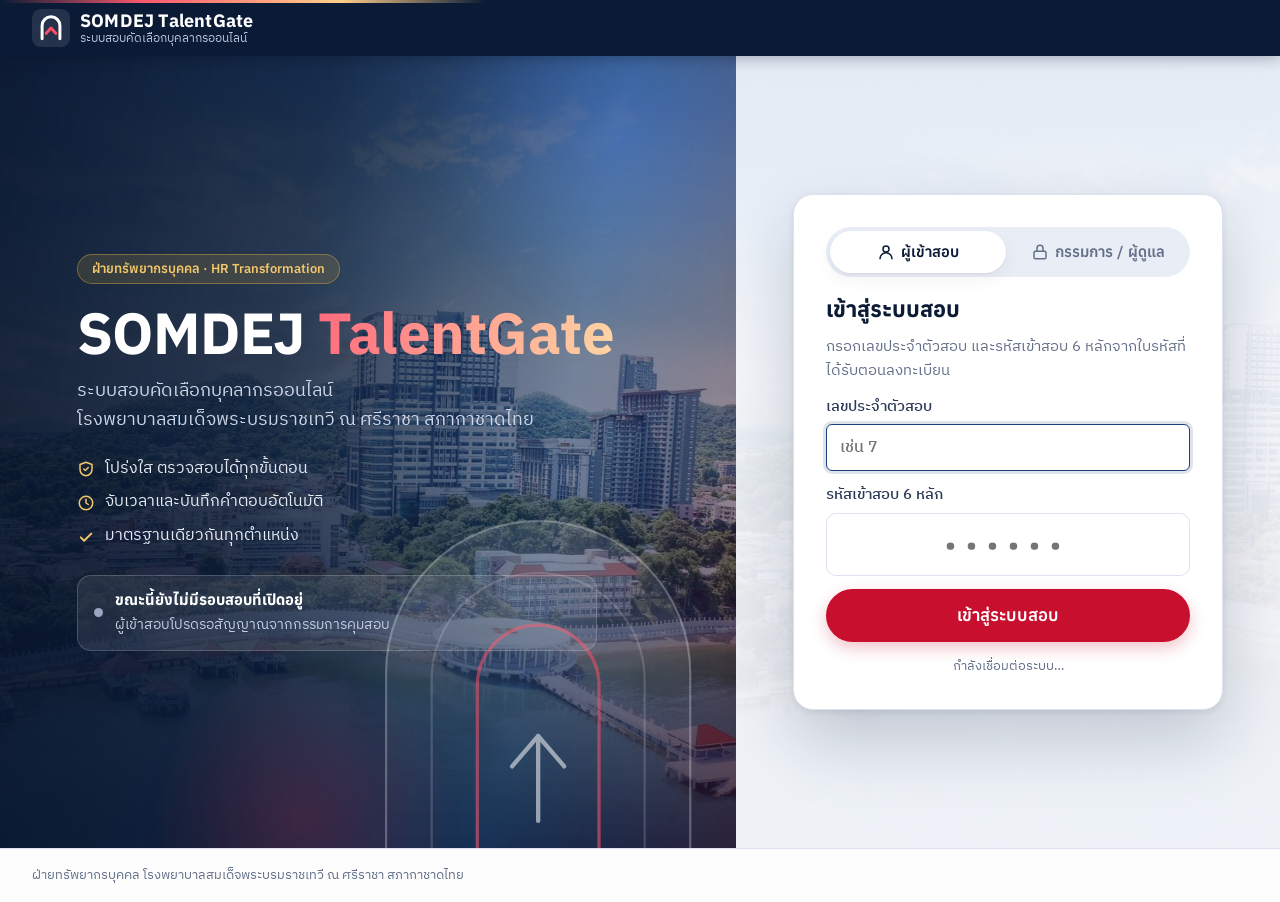
==== commit ce7050aa: "v2.0.2569 build 2569-10-07.1 (จากรุ่น 1.2 ที่ใช้อยู่)" ====
--- a/index.html
+++ b/index.html
@@ -13,7 +13,8 @@
 <link rel="preconnect" href="https://fonts.googleapis.com"><link rel="preconnect" href="https://fonts.gstatic.com" crossorigin>
 <link href="https://fonts.googleapis.com/css2?family=Anuphan:wght@400;500;600;700&family=IBM+Plex+Sans+Thai:wght@400;500;600&display=swap" rel="stylesheet">
 <link rel="preload" as="image" href="bg.jpg?v=1">
-<link rel="stylesheet" href="style.css?v=2569-10-04.1">
+<link rel="preload" as="image" href="logo.png">
+<link rel="stylesheet" href="style.css?v=2569-10-07.1">
 </head>
 <body>
 <header class="topbar" id="topbar">
@@ -33,11 +34,15 @@
 <div id="netbar" class="netbar" aria-hidden="true"><i></i></div>
 <div id="waitbox" class="waitbox" role="alertdialog" aria-live="assertive" hidden><div class="wait-card"><div class="wait-ring"><i></i><i></i><svg viewBox="0 0 64 64" aria-hidden="true"><path d="M17 50V28a15 15 0 0 1 30 0v22" fill="none" stroke="currentColor" stroke-width="5" stroke-linecap="round"/><path d="M24 41l8-9 8 9" fill="none" stroke="#e0243f" stroke-width="5" stroke-linecap="round" stroke-linejoin="round"/></svg></div><b id="waitT">กำลังดำเนินการ…</b><span id="waitS">ระบบกำลังทำงาน กรุณารอสักครู่</span><small id="waitN"></small></div></div>
 <div id="modal" class="modal" hidden></div>
+<div id="printRoot"></div>
+<p id="printStamp" class="pr-stamp"></p>
 <noscript><p style="padding:24px;text-align:center">ระบบนี้ต้องเปิดใช้ JavaScript</p></noscript>
-<script src="config.js?v=2569-10-04.1"></script>
-<script src="app.js?v=2569-10-04.1"></script>
-<script src="cand.js?v=2569-10-04.1"></script>
-<script src="staff.js?v=2569-10-04.1"></script>
-<script src="admin.js?v=2569-10-04.1"></script>
+<script src="config.js?v=2569-10-07.1"></script>
+<script src="app.js?v=2569-10-07.1"></script>
+<script src="qt.js?v=2569-10-07.1"></script>
+<script src="cand.js?v=2569-10-07.1"></script>
+<script src="staff.js?v=2569-10-07.1"></script>
+<script src="admin.js?v=2569-10-07.1"></script>
+<script src="iv.js?v=2569-10-07.1"></script>
 </body>
 </html>
--- a/style.css
+++ b/style.css
@@ -306,23 +306,6 @@
 .bq-c li.key{background:var(--ok-50);color:#0b5b3d;font-weight:600} .bq-c li.key i{color:var(--ok)} .bq-c .lvb{margin-left:auto}
 .bq-x,.bq-ref{font-size:13.5px;color:var(--muted);margin-top:4px} .bq-r{background:var(--surface-2);border-radius:var(--r);padding:10px 14px;font-size:14.5px;margin-bottom:6px}
 .qc-row{display:flex;gap:8px;align-items:center;margin-bottom:7px} .qc-row>i{font-style:normal;font-weight:600;width:20px;text-align:center;flex:none} .qc-row select{width:96px;flex:none} .qc-row .qb-k{width:56px;text-align:center;flex:none;text-transform:uppercase}
-#printArea{display:none}
-
-/* ---------- พิมพ์ ---------- */
-@media print{
-  body{background:#fff;font-size:12pt} .topbar,.foot,.tabs,.backlink,.noprint,.toast,.netpill,#banner,.phead-r,.kpis{display:none!important}
-  .card{box-shadow:none;border:0;padding:0} .wrap{padding:0;max-width:none} .tbl th{position:static}
-  body.printing .wrap>*:not(#printArea):not(#tab),body.printing #tab>*:not(#printArea){display:none!important}
-  body.printing #printArea{display:block!important}
-  .slips{display:grid;grid-template-columns:1fr 1fr;gap:6mm} .slip{border:1.5px dashed #555;border-radius:3mm;padding:5mm 6mm;break-inside:avoid;font-size:10.5pt}
-  .slip-h{display:flex;justify-content:space-between;border-bottom:1.5px solid #000;padding-bottom:1.5mm;margin-bottom:2mm} .slip-h b{font-size:12pt} .slip-e{font-weight:600} .slip-d{font-size:9.5pt}
-  .slip-r{display:flex;gap:6mm;margin:3mm 0 1mm} .slip-r small{display:block;font-size:8.5pt} .slip-r b{font-size:20pt;line-height:1.1} .mono{letter-spacing:2px;font-family:Menlo,Consolas,monospace}
-  .slip-n{font-size:12pt;font-weight:600} .slip-u{font-size:9.5pt;margin-top:2mm} .slip-w{font-size:8pt;color:#333}
-  .sheet h2{font-size:15pt;margin-bottom:2mm} .sheet table{width:100%;border-collapse:collapse;margin-top:4mm} .sheet th,.sheet td{border:1px solid #000;padding:2.2mm 3mm;font-size:11pt} .sheet td.c{text-align:center} .sheet .sign{margin-top:12mm;text-align:right}
-  .pq{break-inside:avoid;margin:3mm 0;font-size:11pt} .pq ol{list-style:none;padding-left:6mm;margin:1mm 0} .pr{font-size:10pt;margin-left:6mm} .pref{font-size:9pt;color:#444;margin-left:6mm}
-}
-
-/* ---------- จอเล็ก ---------- */
 @media (max-width:1020px){
   .grid2,.gradegrid,.bank{grid-template-columns:1fr} .rubric,.bk-side{position:static;max-height:none}
   .kpis{grid-template-columns:repeat(2,1fr)}
@@ -515,7 +498,221 @@
 
 @media (max-width:900px){ .pf-grid{grid-template-columns:1fr} .svrow{grid-template-columns:1fr} .sv-q{grid-template-columns:1fr} .sv-scale{margin-left:0} }
 @media (max-width:420px){ .sv-r span{width:40px;height:40px} .mbti-big span{width:44px;height:52px;font-size:25px} .pf-let{grid-template-columns:1fr} }
-@media print{ .netbar,.waitbox,.blindbar,.selbar,.savebar{display:none!important} body::before{display:none} }
 @media (prefers-reduced-motion:reduce){ .hero-photo,.orb,.netbar i,.login-hero h1 .w2,.dot.live{animation:none!important} }
 .ltform label,.ltform .row2>*{min-width:0} .ltform select,.ltform input{max-width:100%;min-width:0;width:100%}
 .kv .btn.link{white-space:normal;text-align:left} .kv td{overflow-wrap:anywhere}
+
+/* =====================================================================
+   รุ่น 1.2 — สัมภาษณ์ · เอกสารผู้สมัคร · ยืนยันคะแนน · รายงานสำหรับพิมพ์
+   ===================================================================== */
+#printRoot,#printStamp,.pr-stamp{display:none}
+.seg.sm{margin:0;padding:3px;display:inline-flex} .seg.sm button{padding:5px 14px;font-size:14px;flex:none}
+.empty.sm{padding:16px 10px}
+.ivpick summary{cursor:pointer;display:flex;justify-content:space-between;gap:10px;align-items:center;flex-wrap:wrap} .ivpick[open] summary{margin-bottom:12px}
+.ivpick-a{margin:10px 0} .ivpick .tblwrap{max-height:420px;overflow-y:auto} .ivp{width:20px;height:20px;accent-color:var(--navy);cursor:pointer}
+.ivbar{justify-content:space-between}
+.ivcard{animation:none} body.enter .ivcard{animation:rise .45s backwards;animation-delay:calc(var(--i)*40ms)}
+.ivcard header{display:flex;align-items:center;gap:8px;flex-wrap:wrap;margin-bottom:8px} .ivcard header .iv-docs{margin-left:auto}
+.cname.big{font-family:var(--head);font-size:18px;font-weight:600;margin-right:6px}
+.iv-ask{font-size:13.5px;color:var(--ink-2);background:var(--surface-2);border-radius:var(--r-sm);padding:6px 10px;margin:0 0 8px}
+.ivdocs{display:flex;gap:8px;flex-wrap:wrap;margin:0 0 12px;min-height:22px}
+.docchip{display:inline-flex;align-items:center;gap:8px;border:1px solid var(--line);background:#fff;border-radius:var(--r);padding:6px 12px 6px 9px;cursor:pointer;font-family:inherit;text-align:left;color:var(--ink);transition:border-color .2s,box-shadow .2s,transform .2s;max-width:260px}
+.docchip:hover{border-color:var(--navy-3);box-shadow:var(--sh);transform:translateY(-1px)} .docchip svg{flex:none;color:var(--red)} .docchip span{display:flex;flex-direction:column;min-width:0} .docchip b{font-size:13.5px;font-weight:600} .docchip small{font-size:12px;color:var(--muted);white-space:nowrap;overflow:hidden;text-overflow:ellipsis}
+.ivcard footer{display:flex;align-items:center;gap:12px;flex-wrap:wrap;margin-top:12px} .ivcard .iv-c{flex:1;min-width:220px;font-size:14.5px;padding:8px 11px}
+.ivcard .pitems input:disabled,.ivtbl input:disabled{background:var(--surface-2);color:var(--ink-2)}
+.ivtbl td{vertical-align:middle} .ivtbl th{white-space:normal;text-align:center;min-width:92px} .ivtbl th:nth-child(2){text-align:left;min-width:190px}
+.ivtbl input{width:68px;text-align:center;font-family:var(--head);font-weight:700;padding:6px 4px} .ivtbl .iv-sum{font-family:var(--head);font-size:18px} .ivtbl .gsave{min-width:90px;display:inline-block}
+.iv-s.err{border-color:var(--bad);background:var(--bad-50)}
+.docview{min-height:300px;background:var(--bg-2);border-radius:var(--r);overflow:hidden;display:grid} .docframe{width:100%;height:min(72vh,900px);border:0;background:#fff} .docimg{max-width:100%;max-height:72vh;margin:auto;display:block}
+.docup{margin-top:14px;border-top:1px solid var(--line-2);padding-top:6px} .docup input[type=file]{padding:7px;font-size:14px}
+.signtbl td{vertical-align:middle} .signtbl tr.me td{background:var(--info-50)} .signtbl .tag svg{width:13px;height:13px;vertical-align:-2px} .sg-at{display:block;color:var(--muted);font-size:12.5px;margin:2px 0} .signtbl .btn{margin-top:4px}
+.rpgrid{display:grid;grid-template-columns:repeat(auto-fit,minmax(230px,1fr));gap:12px;margin-top:10px}
+.rp{display:flex;flex-direction:column;gap:7px;border:1px solid var(--line);border-radius:var(--r);padding:14px;background:var(--surface-2)} .rp b{font-family:var(--head);font-size:16px} .rp small{color:var(--muted);font-size:13px;flex:1} .rp select{font-size:14px;padding:7px 9px;min-width:0;width:100%} .rp .btn{align-self:flex-start}
+.mx th,.mx td{white-space:nowrap} .mx th.g,.mx td.g{color:var(--ink-2);font-weight:400} .mx th.avg,.mx td.avg{background:var(--surface-2)} .mx thead tr:first-child th{border-bottom:1px solid var(--line)}
+.rphist{margin-top:12px} .rphist summary{cursor:pointer;color:var(--info);font-size:14.5px;margin-bottom:8px}
+#vfF input{max-width:240px;text-transform:uppercase;font-family:Menlo,Consolas,monospace;font-size:15px} #vfR{margin-top:12px} #vfR .note{margin-bottom:0}
+.tempass{font-family:Menlo,Consolas,monospace;font-size:34px;font-weight:700;letter-spacing:4px;text-align:center;background:var(--navy);color:#fff;border-radius:var(--r);padding:16px;margin:12px 0;user-select:all}
+.ivset .card-head{align-items:center} .ivw{display:flex;flex-direction:column;gap:3px;justify-content:flex-end;font-size:14px;color:var(--ink-2)} .ivw b{font-family:var(--head);font-size:18px;color:var(--navy)} .ivw .bar{margin:2px 0 0;height:10px;background:var(--red)} .ivw .bar i{background:var(--navy);border-radius:0}
+.ivi-e td:first-child input{width:100%}
+.ov-sign{display:flex;align-items:center;gap:8px;flex-wrap:wrap;margin-top:10px;padding-top:10px;border-top:1px solid var(--line-2);font-size:14.5px} .ov-sign svg{color:var(--ok);flex:none}
+.note svg{vertical-align:-4px;margin-right:4px}
+@media (max-width:620px){ .ivcard .pitems{grid-template-columns:1fr 1fr} .tempass{font-size:27px;letter-spacing:2px} .ivbar small{display:block} }
+
+.tab{padding:10px 12px}
+
+/* =====================================================================
+   รุ่น 2.0 — ชนิดข้อสอบใหม่ · หน้าที่กรรมการ · คลังข้อสอบแบบโฟลเดอร์ · ประกาศและอีเมล · ตัวอย่างก่อนพิมพ์
+   ===================================================================== */
+.srch{width:100%;max-width:440px;padding:8px 13px;font-size:15px}
+.inl{display:inline-flex;align-items:center;gap:6px;font-size:14.5px;color:var(--ink-2)} .inl select,.inl input{width:auto}
+.inrow.fw{flex-wrap:wrap;align-items:center;gap:10px 14px;margin-bottom:12px}
+.sp{flex:1}
+.chip{border:1px solid var(--line);background:var(--surface-2);border-radius:999px;padding:3px 11px;font-size:13px;cursor:pointer;color:var(--ink-2);font-family:inherit} .chip:hover{border-color:var(--navy-3);background:#eef3fc}
+h2.sect{margin:28px 0 12px}
+.warnrow td{background:var(--warn-50)}
+.ml{margin-left:auto}
+
+/* ----- หน้าที่กรรมการ ----- */
+.tag.du{font-weight:600} .tag.du-PROCTOR{background:#e9edf5;color:#2c3a57} .tag.du-WRITTEN{background:var(--info-50);color:var(--info)} .tag.du-PRACTICAL{background:var(--gold-50);color:var(--gold-600)} .tag.du-IV{background:var(--ok-50);color:var(--ok)}
+.exc-d{display:flex;gap:2px;flex-wrap:wrap;align-items:center;margin-top:10px} .exc-d small{color:var(--muted);margin-right:6px;font-size:12.5px}
+.du-row{margin-top:4px}
+.cmadd{margin:10px 0 14px} .cmres{display:flex;flex-direction:column;gap:4px;margin-top:6px;max-width:560px}
+.cmhit{text-align:left;border:1px solid var(--line);background:#fff;border-radius:var(--r-sm);padding:8px 12px;cursor:pointer;display:flex;flex-direction:column;font-family:inherit} .cmhit:hover{border-color:var(--navy-3);background:#eef3fc} .cmhit small{color:var(--muted);font-size:13px} .cmhit.hr{border-style:dashed;border-color:var(--info)}
+.cmtbl td{vertical-align:middle} .cmtbl input[type=checkbox]{width:21px;height:21px;accent-color:var(--navy);cursor:pointer} .cmtbl th.c,.cmtbl td.c{text-align:center}
+
+/* ----- เลือกชุดข้อสอบในรอบสอบ ----- */
+.setsel{display:flex;flex-direction:column;gap:6px;margin-bottom:10px}
+.setpill{display:flex;gap:10px;align-items:center;border:1.5px solid var(--navy-3);background:#eef3fc;border-radius:var(--r);padding:7px 10px}
+.setpill em{font-style:normal;width:25px;height:25px;border-radius:50%;background:var(--navy-3);color:#fff;display:grid;place-items:center;font-size:13px;font-weight:700;flex:none}
+.setpill>span{flex:1;min-width:0} .setpill b{display:block;font-weight:600;line-height:1.35} .setpill i{font-style:normal;color:var(--muted);font-size:13px}
+.setfold{border:1px solid var(--line);border-radius:var(--r);margin-top:8px;background:var(--surface-2)}
+.setfold summary{padding:9px 13px;cursor:pointer;display:flex;justify-content:space-between;gap:10px;align-items:center;font-size:14.5px} .setfold summary small{color:var(--muted);white-space:nowrap}
+.setfold .setgrp{padding:2px 12px 10px;margin:0}
+
+/* ----- ผู้เข้าสอบ ----- */
+.cdbar{display:flex;flex-wrap:wrap;gap:8px;margin:0 0 12px;align-items:center}
+.cdflt{align-items:center;margin-bottom:10px;flex-wrap:wrap} .cdflt select{width:auto}
+.cdtbl td{vertical-align:middle} .cdtbl td.sm{font-size:13.5px}
+.optrow{display:flex;gap:12px;align-items:center;flex-wrap:wrap;margin-top:4px} .optrow select{width:auto;max-width:100%;font-size:14.5px} .optrow .chk{margin:2px 0}
+.rmlist{margin:6px 0;padding-left:22px;font-size:14.5px}
+
+/* ----- คลังข้อสอบ ----- */
+.bankgate{max-width:540px;margin:5vh auto;text-align:center;padding:34px clamp(20px,4vw,40px)}
+.bg-ic{width:66px;height:66px;border-radius:50%;background:linear-gradient(160deg,var(--navy-3),var(--navy));color:#fff;display:grid;place-items:center;margin:0 auto 12px} .bg-ic svg{width:28px;height:28px}
+.bankgate .form{text-align:left;margin:20px 0 14px}
+.bk-side .srch{margin-bottom:10px;max-width:none}
+.bk-f{margin-bottom:4px} .bk-f summary{cursor:pointer;padding:7px 8px;border-radius:8px;display:flex;justify-content:space-between;gap:8px;font-size:13.5px;color:var(--ink-2)} .bk-f summary:hover{background:var(--surface-2)} .bk-f summary small{color:var(--muted);white-space:nowrap;font-weight:400}
+.bk-path{font-size:13px;color:var(--muted);margin-bottom:5px}
+.qc-row textarea,.qc-row input.qf{flex:1;min-width:0} .qc-row input[type=radio],.qc-row input[type=checkbox]{width:20px;height:20px;flex:none;accent-color:var(--navy)}
+.tprev{border-collapse:collapse} .tprev th,.tprev td{border:1px solid var(--line);padding:6px 10px;vertical-align:top} .tprev thead th,.tprev tbody th{background:var(--surface-2);font-weight:600}
+.rolegrid{display:grid;grid-template-columns:repeat(auto-fit,minmax(220px,1fr));gap:10px;margin-bottom:16px}
+.rolegrid>div{background:#fff;border:1px solid var(--line);border-radius:var(--r);padding:11px 14px} .rolegrid b{display:block;font-family:var(--head)} .rolegrid span{font-size:13.5px;color:var(--muted)}
+.logobox{display:flex;gap:16px;align-items:center;margin-bottom:16px} .logobox img{height:92px;max-width:150px;object-fit:contain;border:1px solid var(--line);border-radius:var(--r);padding:8px;background:#fff;flex:none}
+.stolog{margin:12px 0 0;padding-left:22px;font-size:14.5px} .stolog li{margin-bottom:4px;color:var(--muted)} .stolog li.ok{color:var(--ok)} .stolog li.bad{color:var(--bad)} .stolog li.run{color:var(--ink);font-weight:600}
+
+/* ----- ตรวจข้อเติมคำ · โปรไฟล์ ----- */
+.fr header{display:flex;gap:10px;align-items:center;flex-wrap:wrap;margin-bottom:6px} .fr .qt{user-select:text;-webkit-user-select:text;font-size:16px}
+.fr-grid{display:grid;grid-template-columns:repeat(auto-fit,minmax(290px,1fr));gap:14px} .fr-b h3{font-size:14.5px;margin-bottom:6px;font-family:var(--body);font-weight:600}
+.fl-b{display:inline-grid;place-items:center;min-width:26px;height:22px;padding:0 6px;border-radius:6px;background:var(--navy-3);color:#fff;font-size:12.5px;font-weight:700;margin:0 3px;vertical-align:1px;font-style:normal}
+.pf-grid.one{grid-template-columns:1fr}
+.pf-lk{border-top:1px solid var(--line-2);margin-top:14px;padding-top:12px} .pfcard header+.pf-lk{border-top:0;margin-top:0;padding-top:0}
+.pf-lk-h{display:flex;justify-content:space-between;gap:10px;flex-wrap:wrap;margin-bottom:8px;align-items:baseline}
+.pf-lk-g{display:grid;grid-template-columns:minmax(0,1.25fr) minmax(0,1fr);gap:14px 28px;align-items:start} .pf-lk-g .pf-dims{margin-top:0}
+.lv.lk-ok i{background:var(--ok)} .lv.lk-info i{background:#4f7fd0} .lv.lk-warn i{background:#e0a030} .lv.lk-bad i{background:var(--bad)}
+.lvb.lk5,.lvb.lk4{background:var(--ok-50);color:var(--ok)} .lvb.lk3{background:var(--warn-50);color:var(--warn)} .lvb.lk2,.lvb.lk1{background:var(--bad-50);color:var(--bad)}
+
+/* ----- รายงาน ----- */
+.rp-g{display:flex;gap:12px;align-items:flex-start} .rp-no{width:32px;height:32px;border-radius:50%;background:var(--navy);color:#fff;display:grid;place-items:center;font-family:var(--head);font-weight:700;flex:none}
+.rp .btn.ghost-dark{align-self:flex-start}
+
+/* ----- ประกาศและอีเมล ----- */
+.mlgrid{display:grid;grid-template-columns:minmax(0,1.35fr) minmax(0,1fr);gap:22px;margin-top:14px}
+.mlvars{display:flex;flex-wrap:wrap;gap:6px;align-items:center}
+.mlrc{max-height:440px;border:1px solid var(--line);border-radius:var(--r);margin:8px 0 0;padding:0} .mlrc input[type=checkbox]{width:19px;height:19px;accent-color:var(--navy)}
+.mlact{margin-top:16px;align-items:center}
+.mailprev{border:1px solid var(--line);border-radius:var(--r);overflow:hidden}
+#mlBody{font-size:15px;line-height:1.7}
+
+/* ----- หน้าทำข้อสอบ: ชนิดข้อสอบใหม่ ----- */
+.opts.multi .opt i{border-radius:8px}
+.lk{display:grid;grid-template-columns:repeat(5,minmax(0,1fr));gap:8px}
+.opt.lkb{flex-direction:column;align-items:center;text-align:center;gap:6px;padding:10px 6px;font-size:13.5px;line-height:1.35}
+.tf,.mt,.ord{display:flex;flex-direction:column;gap:8px}
+.tf-r,.mt-r,.ord-r{display:grid;grid-template-columns:auto minmax(0,1fr) auto;gap:8px 12px;align-items:center;border:1.5px solid var(--line);border-radius:var(--r);padding:10px 12px;background:#fff}
+.tf-r p,.mt-r p,.ord-r p{font-size:16px;line-height:1.55;user-select:none;-webkit-user-select:none}
+.tf-n{width:28px;height:28px;border-radius:50%;background:var(--bg-2);display:grid;place-items:center;font-family:var(--head);font-weight:600;font-size:14px;color:var(--ink-2);flex:none}
+.tf-b{display:flex;gap:6px}
+.tfb{min-width:66px;padding:8px 14px;border:1.5px solid var(--line);border-radius:999px;background:#fff;font-family:var(--head);font-weight:600;font-size:15px;cursor:pointer;color:var(--ink-2);transition:background .15s,border-color .15s,color .15s}
+.tfb:hover{border-color:var(--navy-3)} .tfb.t.on{background:var(--ok);border-color:var(--ok);color:#fff} .tfb.f.on{background:var(--bad);border-color:var(--bad);color:#fff}
+.mt-key{background:var(--surface-2);border:1px solid var(--line);border-radius:var(--r);padding:10px 12px;display:flex;flex-wrap:wrap;gap:6px;align-items:center} .mt-key>b{flex-basis:100%;font-size:13.5px;color:var(--muted)}
+.mt-key span{display:inline-flex;gap:7px;border:1px solid var(--line);border-radius:10px;padding:4px 11px;background:#fff;font-size:15px} .mt-key i{font-style:normal;font-weight:700;color:var(--navy-3)}
+.mts{width:auto;max-width:300px;min-width:130px;padding:8px 10px;font-size:15px} .mts.on{border-color:var(--navy-3);background:#eef3fc;font-weight:600}
+.ord-b{display:flex;gap:5px} .ordb{width:42px;height:42px;border-radius:11px;border:1.5px solid var(--line);background:#fff;cursor:pointer;font-size:14px;color:var(--navy)} .ordb:hover:not([disabled]){border-color:var(--navy-3);background:#eef3fc} .ordb[disabled]{opacity:.3;cursor:default}
+.ord-f{display:flex;gap:10px;align-items:center;flex-wrap:wrap;margin-top:4px} .ord-f svg{width:15px;height:15px;vertical-align:-2px}
+.fill{font-size:17px;line-height:2.5;user-select:none;-webkit-user-select:none}
+.fl{display:inline-block;width:min(230px,62vw);padding:4px 10px;margin:0 4px;border:0;border-bottom:2.5px solid var(--navy-3);border-radius:7px 7px 0 0;background:#eef3fc;font-size:16.5px;line-height:1.5;user-select:text;-webkit-user-select:text} .fl:focus{background:#fff;outline:2px solid var(--gold)}
+.tans{width:100%;border-collapse:collapse;background:#fff} .tans th,.tans td{border:1.5px solid var(--line);vertical-align:top} .tans th{background:var(--surface-2);padding:8px 10px;font-size:15px;text-align:left;font-weight:600} .tans thead th{text-align:center} .tans td{padding:3px}
+.tc{display:block;width:100%;min-width:150px;border:0;background:transparent;resize:vertical;font-size:15.5px;padding:6px 8px;border-radius:6px} .tc:focus{background:#fffbea}
+.essay.short{min-height:110px}
+.sv-pop{text-align:center} .sv-pop .survey{text-align:left;margin-top:14px}
+
+/* ----- ตัวอย่างก่อนพิมพ์ (บนจอ) ----- */
+#printBar{display:none}
+body.printing{background:#59616f}
+body.printing>*:not(#printRoot):not(#printBar):not(#modal):not(#toast):not(#waitbox):not(#netbar){display:none!important}
+body.printing #printBar{position:sticky;top:0;z-index:60;display:flex;gap:14px;align-items:center;padding:10px clamp(10px,2vw,22px);background:var(--navy);color:#fff;box-shadow:0 2px 14px rgba(0,0,0,.3)}
+.pb-t{flex:1;min-width:0;display:flex;flex-direction:column;line-height:1.35} .pb-t b{font-family:var(--head);font-size:16px;white-space:nowrap;overflow:hidden;text-overflow:ellipsis} .pb-t small{font-size:12.5px;opacity:.8}
+body.printing #printRoot{display:block;padding:18px 12px 70px;overflow-x:auto}
+body.printing #printRoot>*:not(.pr-stamp){background:#fff;color:#000;box-shadow:0 4px 22px rgba(0,0,0,.35);margin:0 auto 16px;padding:12mm 12mm 15mm;width:210mm;min-height:297mm;box-sizing:border-box}
+body.printing #printRoot.land>*:not(.pr-stamp){width:297mm;min-height:210mm}
+body.printing #printRoot>.ann{padding:14mm 20mm 16mm}
+
+/* ----- เอกสาร (ใช้ทั้งตัวอย่างบนจอและตอนพิมพ์) ----- */
+#printRoot{-webkit-print-color-adjust:exact;print-color-adjust:exact}
+#printRoot .pr,#printRoot .sheet,#printRoot .slips{font-family:'IBM Plex Sans Thai','Anuphan',sans-serif;font-size:10.5pt;line-height:1.45;color:#000;position:relative}
+#printRoot p{margin:0}
+.pr-break{break-after:page;page-break-after:always}
+.pr-lh{display:flex;align-items:center;gap:4mm;border-bottom:.8pt solid #000;padding-bottom:2.2mm;margin-bottom:3.2mm}
+.pr-logo{height:15mm;width:auto;flex:none} .pr-lh div{display:flex;flex-direction:column;line-height:1.35} .pr-lh b{font-size:11.5pt;font-weight:600} .pr-lh span{font-size:9.5pt}
+.pr-head{text-align:center;margin-bottom:4mm} .pr-head h1{font-family:inherit;font-size:13pt;font-weight:600;margin:.8mm 0;line-height:1.4;color:#000} .pr-head p{font-size:10.5pt;margin:0}
+#printRoot .pr h2{font-family:inherit;font-size:10.5pt;font-weight:600;margin:4mm 0 1.2mm;color:#000} #printRoot .pr h2 small{font-weight:400;font-size:9pt}
+.pr-h{font-family:inherit;font-size:10.5pt;font-weight:600;margin:4mm 0 1mm} .pr-p{margin:0 0 2mm!important} .pr-ol{margin:0;padding-left:6mm;font-size:10pt} .pr-ol li{margin-bottom:1mm}
+.pr-t{width:calc(100% - 1pt);border-collapse:collapse} .pr-t thead{display:table-header-group} .pr-t tr{break-inside:avoid}
+.pr-t th,.pr-t td{border:.6pt solid #000;padding:1.5mm 1.8mm;font-size:9.8pt;vertical-align:middle;text-align:left;color:#000} .pr-t th{font-weight:600;background:#ececec;line-height:1.3} .pr-t th small{font-weight:400}
+.pr-t .c{text-align:center} .pr-t .r{text-align:right} .pr-t .w-n{width:9mm} .pr-t .w-no{width:19mm} .pr-t .g{font-size:9pt;background:#f7f7f7} .pr-t th.g{font-weight:500} .pr-t .avg{background:#f0f0f0} .pr-t .nw{white-space:nowrap}
+.pr-t .tag{background:none;padding:0;font-size:inherit;font-weight:400;color:#000;margin:0;white-space:normal} .pr-t .muted{color:#333}
+.pr-iv th,.pr-iv td{padding:1.7mm 1.6mm} .pr-iv td:nth-child(3){white-space:nowrap} .pr-note{font-size:8.5pt}
+.pr-det th,.pr-det td{padding:1.1mm 1mm;font-size:8.6pt} .pr-det .g{font-size:8.4pt}
+.pr-sg td{height:9.5mm}
+.pr-b td{font-weight:600} .pr-tot td{background:#ececec;font-size:10.5pt}
+.pr-kv{width:100%;border-collapse:collapse;margin-bottom:1mm} .pr-kv th{text-align:left;font-weight:400;width:32mm;padding:1mm 0;color:#333} .pr-kv td{padding:1mm 0}
+.pr-notes{margin:0;padding-left:5mm;font-size:9.5pt}
+.pr-cert{margin-top:5mm;width:calc(100% - 1pt);border:.6pt solid #000;padding:2.5mm 4mm 2mm;font-size:9.2pt;break-inside:avoid} .pr-cert p{margin:1mm 0!important} .pr-cert>b{font-size:10pt}
+.pr-sign{width:100%;border-collapse:collapse;margin:1.5mm 0} .pr-sign th,.pr-sign td{border:.5pt solid #555;padding:1mm 2mm;font-size:9pt;text-align:left} .pr-sign th{background:#f2f2f2;font-weight:600} .pr-sign .c{text-align:center;width:8mm}
+.pr-small{font-size:8.3pt;color:#222;margin:1.2mm 0 0!important} .pr-code{font-family:Menlo,Consolas,monospace;letter-spacing:.5px}
+.pr-draft{display:table;margin:0 0 1.5mm auto;border:1pt solid #000;padding:.6mm 3mm;font-size:8.5pt;font-weight:600;background:#fff}
+.pr-signline{margin-top:9mm;text-align:right;font-size:10.5pt;break-inside:avoid} .pr-signline p{margin-bottom:3mm!important}
+#printRoot .tblwrap{overflow:visible;margin:0;padding:0;max-height:none}
+/* ประกาศของโรงพยาบาล */
+#printRoot .ann{font-size:12pt;line-height:1.6}
+.an-head{text-align:center;margin-bottom:5mm} .an-logo{height:25mm;width:auto;display:block;margin:0 auto 3.5mm}
+.an-head h1{font-family:inherit;font-size:13.5pt;font-weight:600;line-height:1.5;color:#000;margin:0} .an-head p{font-size:12.5pt;font-weight:600} .an-sub{max-width:150mm;margin:0 auto!important}
+.an-blank{display:inline-block;width:22mm;border-bottom:.6pt dotted #000;height:4mm}
+.an-p{text-indent:15mm;margin:0 0 3mm!important} .an-p.c{text-indent:0;text-align:center;margin:8mm 0!important}
+.an-t{border-collapse:collapse;margin:4mm auto 5mm;min-width:72%} .an-t thead{display:table-header-group} .an-t tr{break-inside:avoid}
+.an-t th,.an-t td{border:.6pt solid #000;padding:.9mm 3.5mm;font-size:12pt;color:#000} .an-t th{font-weight:600;text-align:center} .an-t .c{text-align:center} .an-t .w1{width:22mm} .an-t .w2{width:42mm} .an-t th{white-space:nowrap}
+.an-t .an-f{border-right:0;white-space:nowrap;padding-right:1mm} .an-t .an-l{border-left:0;padding-left:6mm;white-space:nowrap}
+.an-foot{break-inside:avoid} .an-notes{font-size:11.5pt} .an-notes u{display:block;margin-bottom:1mm} .an-notes p{text-indent:12mm;margin-bottom:1mm!important}
+.an-sign{margin:11mm 0 0 48%;text-align:center;font-weight:600;font-size:12pt}
+/* ใบรหัสเข้าสอบ · ใบข้อสอบพร้อมเฉลย */
+.slips{display:grid;grid-template-columns:1fr 1fr;gap:6mm} .slip{border:1.5px dashed #555;border-radius:3mm;padding:5mm 6mm;break-inside:avoid;font-size:10.5pt}
+.slip-h{display:flex;justify-content:space-between;border-bottom:1.5px solid #000;padding-bottom:1.5mm;margin-bottom:2mm} .slip-h b{font-size:12pt} .slip-e{font-weight:600} .slip-d{font-size:9.5pt}
+.slip-r{display:flex;gap:6mm;margin:3mm 0 1mm} .slip-r small{display:block;font-size:8.5pt} .slip-r b{font-size:20pt;line-height:1.1} .mono{letter-spacing:2px;font-family:Menlo,Consolas,monospace}
+.slip-n{font-size:12pt;font-weight:600} .slip-u{font-size:9.5pt;margin-top:2mm!important} .slip-w{font-size:8pt;color:#333}
+.pq{break-inside:avoid;margin:3.5mm 0;font-size:10.5pt;border-top:.4pt solid #999;padding-top:2mm} .pq-h{font-size:9.5pt;margin-bottom:1mm!important} .pq-h small{color:#555;margin-left:2mm}
+#printRoot .pq .qt{font-size:10.5pt;line-height:1.5;margin-bottom:1.5mm;user-select:text} #printRoot .pq .bq-c{font-size:10pt;gap:.5mm;margin-bottom:1mm} #printRoot .pq .bq-c li{padding:.5mm 2mm} #printRoot .pq .bq-c li.key{background:#e6e6e6;color:#000}
+#printRoot .pq .bq-x,#printRoot .pq .bq-r,.pref{font-size:9pt;color:#333;margin-top:1mm} #printRoot .pq .bq-r{background:none;padding:0;border-left:1.5pt solid #999;padding-left:3mm} #printRoot .pq .tag,#printRoot .pq .lvb{background:none;border:.4pt solid #666;color:#000}
+
+@media print{
+  body{background:#fff!important;font-size:12pt} .topbar,.foot,.tabs,.backlink,.noprint,.toast,.netpill,#banner,.phead-r,.kpis,.netbar,.waitbox,.blindbar,.selbar,.savebar,#printBar,.ivpick,.rpgrid,.rphist,#vfF,.seg,.docchip,.gbar .acts{display:none!important} body::before{display:none}
+  .card{box-shadow:none;border:0;padding:0} .wrap{padding:0;max-width:none} .tbl th{position:static}
+  body.printing>*:not(#printRoot){display:none!important}
+  body.printing #printRoot{display:block!important;padding:0!important;overflow:visible!important}
+  body.printing #printRoot>*:not(.pr-stamp){box-shadow:none!important;margin:0!important;padding:0!important;width:auto!important;min-height:0!important}
+  body:not(.printing) #printStamp{display:block;margin-top:6mm;padding-top:2mm;border-top:.5pt solid #777;font-size:8pt;color:#333}
+  #printRoot .pr-stamp{display:block;margin-top:5mm;padding-top:1.5mm;border-top:.5pt solid #777;font-size:8pt;color:#333;break-inside:avoid}
+  .mbx #printStamp,.mbx #printRoot .pr-stamp{display:none!important}   /* Chrome/Edge 131+: ข้อความเดียวกันอยู่ที่ท้ายกระดาษทุกหน้าแล้ว */
+  #printRoot.plain .pr-stamp{display:none!important}
+}
+
+/* ----- จอเล็ก / โทรศัพท์ ----- */
+@media (max-width:900px){ .mlgrid,.pf-lk-g{grid-template-columns:1fr} .bank{grid-template-columns:1fr} .bk-side{position:static;max-height:300px} }
+@media (max-width:620px){
+  .lk{grid-template-columns:1fr} .opt.lkb{flex-direction:row;text-align:left;padding:10px 14px;font-size:15.5px;gap:12px}
+  .tf-r,.mt-r,.ord-r{grid-template-columns:auto minmax(0,1fr)} .tf-b,.ord-b{grid-column:1/-1;justify-content:flex-end} .mts{grid-column:1/-1;max-width:none;width:100%}
+  .tfb{flex:1;padding:10px} .fill{font-size:16.5px} .fl{width:min(200px,70vw)}
+  .tans thead{display:none} .tans,.tans tbody,.tans tr,.tans th,.tans td{display:block;width:100%} .tans tr{margin-bottom:12px;border:1.5px solid var(--line);border-radius:var(--r);overflow:hidden} .tans th,.tans td{border:0;border-bottom:1px solid var(--line-2)} .tans td::before{content:attr(data-l);display:block;font-size:13px;font-weight:600;color:var(--muted);padding:5px 8px 0}
+  .cdbar .sp{display:none} .logobox{flex-direction:column;align-items:flex-start} .setpill{align-items:flex-start}
+  .pb-t small{display:none} body.printing #printBar{gap:8px} #printBar .btn{padding:8px 12px;font-size:14px}
+  .rp-g{gap:8px} .optrow{gap:6px}
+}
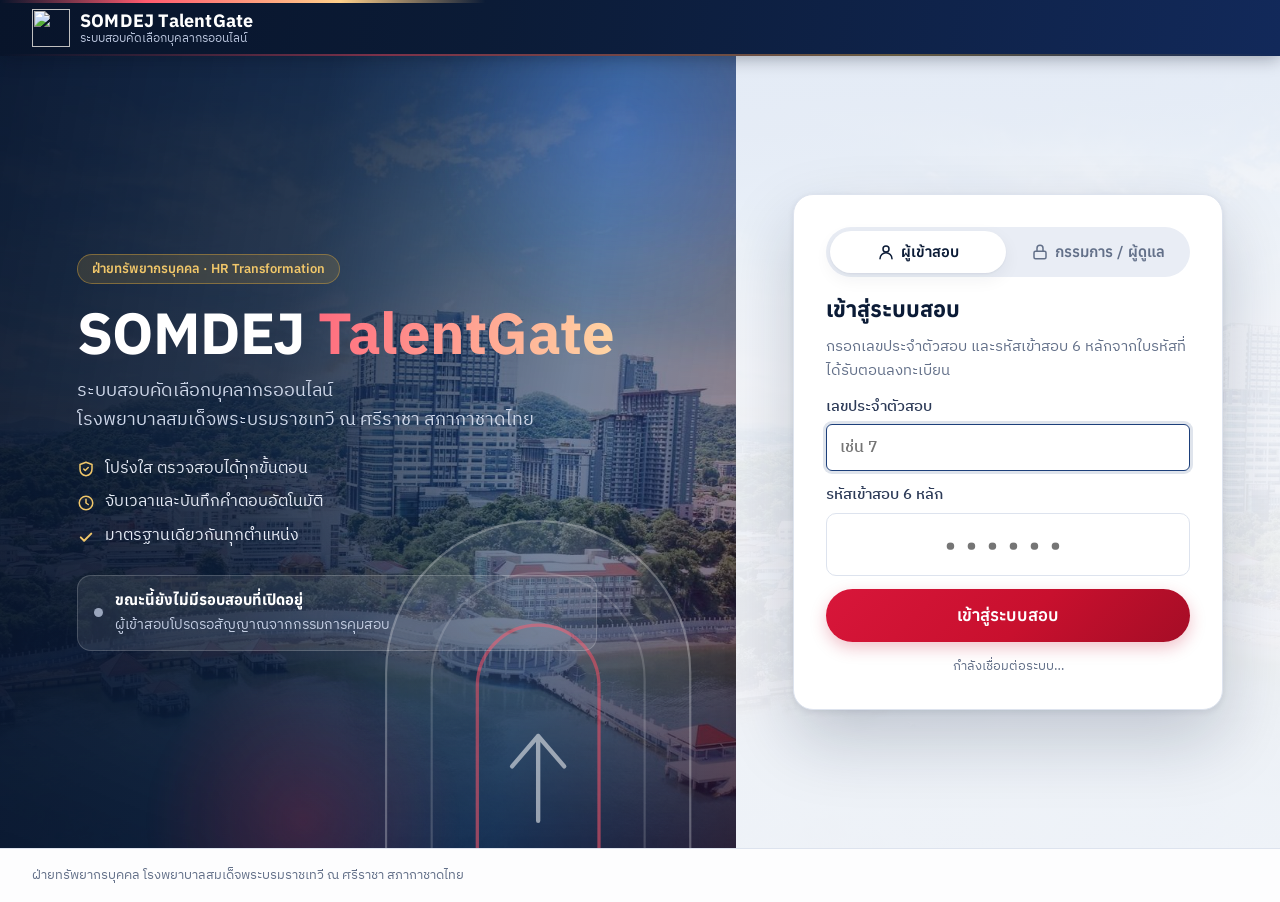
==== commit fd60eaee: "v2.1.2569 · build 2569-11-06.1 SOMDEJ TalentGate v2.1.2569 · build 2569-11-06.1" ====
--- a/index.html
+++ b/index.html
@@ -9,17 +9,28 @@
 <meta name="theme-color" content="#0b1b36">
 <meta property="og:title" content="SOMDEJ TalentGate">
 <meta property="og:description" content="ระบบสอบคัดเลือกบุคลากรออนไลน์ ฝ่ายทรัพยากรบุคคล โรงพยาบาลสมเด็จพระบรมราชเทวี ณ ศรีราชา สภากาชาดไทย">
-<link rel="icon" href="data:image/svg+xml,%3Csvg xmlns='http://www.w3.org/2000/svg' viewBox='0 0 64 64'%3E%3Crect width='64' height='64' rx='15' fill='%230b1b36'/%3E%3Cpath d='M17 50V28a15 15 0 0 1 30 0v22' fill='none' stroke='%23fff' stroke-width='5' stroke-linecap='round'/%3E%3Cpath d='M24 41l8-9 8 9' fill='none' stroke='%23e0243f' stroke-width='5' stroke-linecap='round' stroke-linejoin='round'/%3E%3C/svg%3E">
+<link rel="icon" type="image/svg+xml" href="icons/favicon.svg">
+<link rel="icon" type="image/png" sizes="32x32" href="icons/favicon-32.png">
+<link rel="apple-touch-icon" sizes="180x180" href="icons/apple-touch-icon.png">
+<link rel="manifest" href="manifest.webmanifest">
+<meta name="apple-mobile-web-app-capable" content="yes">
+<meta name="mobile-web-app-capable" content="yes">
+<meta name="apple-mobile-web-app-title" content="TalentGate">
+<meta name="apple-mobile-web-app-status-bar-style" content="black-translucent">
+<meta name="application-name" content="SOMDEJ TalentGate">
+<meta name="msapplication-TileColor" content="#0b1b36">
+<meta name="msapplication-TileImage" content="icons/icon-192.png">
+<meta property="og:image" content="icons/icon-512.png">
 <link rel="preconnect" href="https://fonts.googleapis.com"><link rel="preconnect" href="https://fonts.gstatic.com" crossorigin>
 <link href="https://fonts.googleapis.com/css2?family=Anuphan:wght@400;500;600;700&family=IBM+Plex+Sans+Thai:wght@400;500;600&display=swap" rel="stylesheet">
 <link rel="preload" as="image" href="bg.jpg?v=1">
 <link rel="preload" as="image" href="logo.png">
-<link rel="stylesheet" href="style.css?v=2569-10-07.1">
+<link rel="stylesheet" href="style.css?v=2569-11-06.1">
 </head>
 <body>
 <header class="topbar" id="topbar">
   <a class="brand" href="#/" aria-label="หน้าแรก SOMDEJ TalentGate">
-    <svg class="brand-mark" viewBox="0 0 64 64" aria-hidden="true"><rect width="64" height="64" rx="15" fill="#fff" opacity=".1"/><path d="M17 50V28a15 15 0 0 1 30 0v22" fill="none" stroke="#fff" stroke-width="5" stroke-linecap="round"/><path d="M24 41l8-9 8 9" fill="none" stroke="#ff4d63" stroke-width="5" stroke-linecap="round" stroke-linejoin="round"/></svg>
+    <img class="brand-mark" src="icons/icon.svg" alt="" width="38" height="38">
     <span class="brand-text"><b><span class="bx">SOMDEJ </span>TalentGate</b><small>ระบบสอบคัดเลือกบุคลากรออนไลน์</small></span>
   </a>
   <div class="top-right" id="topRight"></div>
@@ -37,12 +48,13 @@
 <div id="printRoot"></div>
 <p id="printStamp" class="pr-stamp"></p>
 <noscript><p style="padding:24px;text-align:center">ระบบนี้ต้องเปิดใช้ JavaScript</p></noscript>
-<script src="config.js?v=2569-10-07.1"></script>
-<script src="app.js?v=2569-10-07.1"></script>
-<script src="qt.js?v=2569-10-07.1"></script>
-<script src="cand.js?v=2569-10-07.1"></script>
-<script src="staff.js?v=2569-10-07.1"></script>
-<script src="admin.js?v=2569-10-07.1"></script>
-<script src="iv.js?v=2569-10-07.1"></script>
+<script src="config.js?v=2569-11-06.1"></script>
+<script src="app.js?v=2569-11-06.1"></script>
+<script src="qt.js?v=2569-11-06.1"></script>
+<script src="cand.js?v=2569-11-06.1"></script>
+<script src="staff.js?v=2569-11-06.1"></script>
+<script src="admin.js?v=2569-11-06.1"></script>
+<script src="iv.js?v=2569-11-06.1"></script>
+<script src="v21.js?v=2569-11-06.1"></script>
 </body>
 </html>
--- a/style.css
+++ b/style.css
@@ -716,3 +716,93 @@
   .pb-t small{display:none} body.printing #printBar{gap:8px} #printBar .btn{padding:8px 12px;font-size:14px}
   .rp-g{gap:8px} .optrow{gap:6px}
 }
+
+/* =====================================================================
+   รุ่น 2.1 (6 พ.ย. 2569) — ปุ่มกลับชัดเจน · แถบแท็บ/เมนูเลื่อนได้บนคอม (ลูกศร + ล้อเมาส์) · ไอคอน · แอนิเมชัน
+   ===================================================================== */
+.topbar{background:linear-gradient(100deg,#08142a 0%,var(--navy) 38%,#12295a 100%);box-shadow:0 2px 18px rgba(5,12,28,.35)}
+.topbar::after{content:"";position:absolute;left:0;right:0;bottom:0;height:2px;background:linear-gradient(90deg,transparent,rgba(255,77,99,.85) 30%,rgba(217,165,58,.8) 70%,transparent);opacity:.55}
+.nav a{display:inline-flex;align-items:center;gap:6px} .nav a svg{opacity:.8;flex:none} .nav a.active svg{opacity:1;color:var(--red)}
+/* ----- ปุ่มกลับ ----- */
+.backlink{display:inline-flex;align-items:center;gap:9px;padding:6px 16px 6px 6px;margin-bottom:14px;border-radius:999px;background:var(--surface);border:1.5px solid var(--line);color:var(--ink);font-family:var(--head);font-weight:700;font-size:15px;text-decoration:none;box-shadow:var(--sh);transition:border-color .2s,box-shadow .2s,transform .2s}
+.backlink .bl-i,#printBar .bl-i{display:inline-grid;place-items:center;width:30px;height:30px;border-radius:50%;background:var(--navy);color:#fff;transition:transform .25s cubic-bezier(.2,.8,.2,1)}
+.backlink .bl-s{font-weight:500;font-size:13.5px;color:var(--muted)} .backlink .bl-s::before{content:"·";margin:0 6px 0 0}
+.backlink:hover{color:var(--navy);border-color:var(--navy-3);box-shadow:0 6px 18px rgba(11,27,54,.12)} .backlink:hover .bl-i{transform:translateX(-3px)}
+#printBar .btn.back-w{background:#fff;color:var(--navy);padding:6px 18px 6px 6px;font-weight:700;box-shadow:0 4px 14px rgba(0,0,0,.25)} #printBar .btn.back-w .bl-i{width:28px;height:28px}
+#printBar .btn.back-w:hover .bl-i{transform:translateX(-3px)}
+/* ----- แถบเลื่อนแนวนอน (ใช้กับแท็บและเมนูบน) ----- */
+.hs{position:relative;min-width:0;display:flex;align-items:center}
+.hs>.tabs,.hs>.nav{flex:1;min-width:0;overflow-x:auto;scrollbar-width:none;scroll-behavior:smooth;overscroll-behavior-x:contain} .hs>.tabs::-webkit-scrollbar,.hs>.nav::-webkit-scrollbar{display:none}
+.hs-a{position:absolute;top:50%;z-index:3;display:grid;place-items:center;width:34px;height:34px;margin-top:-17px;border-radius:50%;border:1px solid var(--line);background:#fff;color:var(--navy);box-shadow:0 4px 14px rgba(11,27,54,.18);cursor:pointer;opacity:0;pointer-events:none;transition:opacity .2s,transform .2s}
+.hs-a:hover{transform:scale(1.08)} .hs-l{left:-6px} .hs-r{right:-6px}
+.hs.can-l .hs-l,.hs.can-r .hs-r{opacity:1;pointer-events:auto}
+.hs.can-l>.tabs,.hs.can-l>.nav{-webkit-mask-image:linear-gradient(90deg,transparent 0,#000 44px)} .hs.can-r>.tabs,.hs.can-r>.nav{-webkit-mask-image:linear-gradient(90deg,#000 calc(100% - 44px),transparent)}
+.hs.can-l.can-r>.tabs,.hs.can-l.can-r>.nav{-webkit-mask-image:linear-gradient(90deg,transparent 0,#000 44px,#000 calc(100% - 44px),transparent)}
+.hs.hs-nav{flex:0 1 auto;margin-right:8px} .hs.hs-nav>.nav{margin-right:0} .hs-nav .hs-a{width:28px;height:28px;margin-top:-14px;background:var(--navy-2);color:#fff;border-color:rgba(255,255,255,.2)}
+/* ----- แท็บของรอบสอบ: การ์ดแก้วลอย · ไอคอน · แท็บที่เลือกเป็นเม็ดสีกรมท่า ----- */
+.hs.hs-tabs{margin-bottom:20px;background:rgba(255,255,255,.82);border:1px solid var(--line);border-radius:16px;padding:6px;box-shadow:0 4px 18px rgba(11,27,54,.07)}
+.hs-tabs>.tabs{border-bottom:0;margin:0;gap:4px;padding:1px}
+.hs-tabs .tab{display:inline-flex;align-items:center;gap:7px;padding:9px 14px;border:0;margin:0;border-radius:11px;color:var(--ink-2);font-size:14.5px;transition:background .2s,color .2s,box-shadow .2s,transform .15s}
+.hs-tabs .tab svg{flex:none;opacity:.7;transition:opacity .2s,transform .3s}
+.hs-tabs .tab:hover{background:var(--bg-2);color:var(--navy)} .hs-tabs .tab:hover svg{opacity:1;transform:translateY(-1px)}
+.hs-tabs .tab.on{background:linear-gradient(135deg,var(--navy) 0%,var(--navy-3) 100%);color:#fff;box-shadow:0 6px 16px rgba(11,27,54,.28)} .hs-tabs .tab.on svg{opacity:1;color:#ff8a99}
+.hs-tabs .tab::after{display:none}
+@media (min-width:1100px){ .hs-tabs>.tabs{flex-wrap:wrap;overflow:visible;-webkit-mask-image:none!important} .hs-tabs .hs-a{display:none} }
+@media (min-width:900px){ .hs.hs-tabs{position:sticky;top:66px;z-index:20;background:rgba(255,255,255,.96)} }
+#tab.tab-in{animation:tabIn .38s cubic-bezier(.2,.8,.2,1) backwards} @keyframes tabIn{from{opacity:0;transform:translate3d(0,8px,0)}}
+/* ----- การ์ด/ปุ่ม: นูนขึ้นเล็กน้อยเมื่อชี้ ----- */
+.kpi:hover,.excard:hover{transform:translateY(-3px);box-shadow:0 10px 28px rgba(11,27,54,.14)}
+.card{transition:box-shadow .25s} .btn.primary{background:linear-gradient(135deg,#d8163a,var(--red) 55%,#a50d26)}
+.btn.ghost-dark:hover:not([disabled]){box-shadow:0 4px 12px rgba(11,27,54,.1)}
+/* ----- ผลการคัดเลือก ----- */
+.selbox{display:grid;grid-template-columns:repeat(4,minmax(0,1fr));gap:12px;margin:4px 0 16px}
+.selbox>div{border-radius:14px;padding:12px 14px;background:var(--surface-2);border:1px solid var(--line)} .selbox b{display:block;font-family:var(--head);font-size:26px;line-height:1.15} .selbox span{font-size:13.5px;color:var(--muted)}
+.selbox .s-main{background:linear-gradient(135deg,#e8f6ef,#d3efe1);border-color:#b7e2cb} .selbox .s-main b{color:var(--ok)}
+.selbox .s-res{background:linear-gradient(135deg,#fff6e3,#fdeac2);border-color:#f2d9a0} .selbox .s-res b{color:var(--gold-600)}
+.tag.sel-main{background:var(--ok);color:#fff;border-color:var(--ok)} .tag.sel-res{background:var(--gold-50);color:var(--gold-600);border-color:#efd396} .tag.tie{background:var(--bad-50);color:var(--bad);border-color:#f3c1c8}
+tr.sel-main td{background:#f0faf5} tr.sel-res td{background:#fffaf0}
+/* ----- ผลรายบุคคล ----- */
+.pv-bar{display:flex;gap:10px;align-items:center;flex-wrap:wrap;margin-bottom:14px} .pv-bar select{min-width:260px;flex:1;max-width:520px}
+.pv-head{display:flex;gap:16px;align-items:center;flex-wrap:wrap} .pv-no{display:grid;place-items:center;width:64px;height:64px;border-radius:18px;background:linear-gradient(135deg,var(--navy),var(--navy-3));color:#fff;font-family:var(--head);font-size:24px;font-weight:700;flex:none}
+.pv-head h2{font-size:21px} .pv-sum{display:flex;gap:10px;flex-wrap:wrap;margin-left:auto}
+.pv-chip{border-radius:12px;padding:8px 14px;background:var(--surface-2);border:1px solid var(--line);text-align:center;min-width:86px} .pv-chip b{display:block;font-family:var(--head);font-size:20px;line-height:1.2} .pv-chip span{font-size:12.5px;color:var(--muted)}
+.pv-chip.ok b{color:var(--ok)} .pv-chip.bad b{color:var(--bad)} .pv-chip.warn b{color:var(--warn)}
+.pv-sec{margin-top:18px} .pv-sec>header{display:flex;gap:10px;align-items:baseline;flex-wrap:wrap;margin-bottom:8px} .pv-sec>header h3{font-size:17px} .pv-sec>header small{color:var(--muted)}
+.pvbar{display:flex;height:10px;border-radius:99px;overflow:hidden;background:var(--line-2);margin:6px 0 12px} .pvbar i{display:block;height:100%} .pvbar .r{background:var(--ok)} .pvbar .p{background:var(--gold)} .pvbar .w{background:var(--bad)} .pvbar .b{background:#b9c2d3}
+.pvt td{vertical-align:top} .pvt .q{min-width:300px;max-width:440px} .pvt .q small{display:block;color:var(--muted);font-size:12.5px} .pvt .ans div,.pvt .key div{white-space:pre-wrap}
+.pvt .ans.long{max-height:220px;overflow:auto;background:var(--surface-2);border-radius:8px;padding:6px 8px;font-size:14px}
+.okc{display:inline-grid;place-items:center;width:28px;height:28px;border-radius:50%;font-weight:700;font-size:15px} .okc.y{background:var(--ok-50);color:var(--ok)} .okc.n{background:var(--bad-50);color:var(--bad)} .okc.p{background:var(--gold-50);color:var(--gold-600)} .okc.e{background:var(--line-2);color:var(--muted)} .okc.m{background:var(--info-50);color:var(--info);font-size:12px;width:auto;padding:0 8px;border-radius:99px}
+.pvt tr.wrong td{background:#fff7f8} .pvt tr.right td{background:#fbfefc}
+.pvfilter{display:flex;gap:6px;flex-wrap:wrap} .pvfilter .chip.on{background:var(--navy);color:#fff;border-color:var(--navy)}
+/* ----- เลือกข้อสอบรายข้อ ----- */
+.pk-head{display:flex;gap:10px;align-items:center;flex-wrap:wrap;margin-bottom:10px} .pk-head .srch{flex:1;min-width:200px;margin:0}
+.pk-sum{position:sticky;top:0;z-index:2;display:flex;gap:14px;align-items:center;flex-wrap:wrap;padding:10px 14px;margin:0 0 10px;border-radius:12px;background:var(--navy);color:#fff} .pk-sum b{font-family:var(--head);font-size:20px} .pk-sum .sp{flex:1}
+.pk-list{max-height:min(58vh,560px);overflow:auto;padding-right:4px}
+.pk-set{border:1px solid var(--line);border-radius:14px;margin-bottom:10px;overflow:hidden} .pk-set>header{display:flex;gap:10px;align-items:center;padding:10px 14px;background:var(--surface-2);cursor:pointer} .pk-set>header b{flex:1} .pk-set>header small{color:var(--muted)}
+.pk-set>header .pk-n{font-weight:700;color:var(--navy);background:#fff;border:1px solid var(--line);border-radius:99px;padding:1px 10px;font-size:13px}
+.pk-set.open>header{border-bottom:1px solid var(--line)} .pk-set:not(.open) .pk-qs{display:none}
+.pk-q{display:grid;grid-template-columns:auto 1fr auto;gap:10px;align-items:start;padding:8px 14px;border-top:1px solid var(--line-2);cursor:pointer;transition:background .15s} .pk-q:first-child{border-top:0}
+.pk-q:hover{background:#f6f8fc} .pk-q.on{background:#eef4ff} .pk-q.off{opacity:.65} .pk-q .t{font-size:14.5px;line-height:1.5} .pk-q .m{white-space:nowrap;font-size:12.5px;color:var(--muted);text-align:right}
+.pk-q input{width:18px;height:18px;margin-top:3px}
+.secpick{display:flex;gap:10px;align-items:center;flex-wrap:wrap;padding:10px 12px;border-radius:12px;background:var(--info-50);margin:8px 0} .secpick b{color:var(--info)}
+/* ----- ค่าตั้งการคัดเลือก ----- */
+.cfg-g{display:grid;grid-template-columns:repeat(3,minmax(0,1fr));gap:12px}
+.ivconf{font-size:12.5px} .ivconf.y{color:var(--ok)} .ivconf.n{color:var(--bad)}
+@media (max-width:900px){ .selbox{grid-template-columns:repeat(2,minmax(0,1fr))} .cfg-g{grid-template-columns:1fr} .backlink .bl-s{display:none} }
+@media (max-width:620px){ .hs-tabs .tab{padding:8px 11px;font-size:14px} .hs-tabs .tab span{white-space:nowrap} .pv-sum{margin-left:0} .pvt .q{max-width:none} }
+@media print{ .hs-a{display:none!important} .hs.hs-tabs{display:none!important} }
+/* ----- เอกสาร: รายงานรายข้อ + ข้อสอบฉบับพิมพ์ ----- */
+.cr-t{width:100%;border-collapse:collapse;font-size:9.5pt;margin:2mm 0 4mm} .cr-t th,.cr-t td{border:.5pt solid #777;padding:1.2mm 1.6mm;vertical-align:top;text-align:left} .cr-t th{background:#eee;font-weight:600}
+.cr-t td.c,.cr-t th.c{text-align:center} .cr-t .mk{font-weight:700;font-size:11pt} .cr-t .q{width:40%} .cr-t small{color:#444}
+.cr-h{display:flex;justify-content:space-between;gap:4mm;align-items:flex-start;border:.6pt solid #333;border-radius:2mm;padding:2.5mm 3.5mm;margin:2mm 0 3mm;font-size:10pt} .cr-h b{font-size:12pt}
+.cr-s{font-size:11pt;font-weight:700;margin:4mm 0 1mm;border-bottom:1pt solid #000;padding-bottom:1mm}
+.pp-h{text-align:center;margin-bottom:3mm} .pp-h h1{font-size:15pt;margin:1mm 0} .pp-h p{font-size:10.5pt;margin:0}
+.pp-id{display:flex;gap:8mm;justify-content:space-between;border:.6pt solid #000;padding:2.5mm 4mm;font-size:11pt;margin:3mm 0}
+.pp-sec{font-size:12pt;font-weight:700;margin:5mm 0 1mm;padding:1.5mm 3mm;background:#e9e9e9;border-left:3pt solid #000} .pp-ins{font-size:10pt;white-space:pre-wrap;margin:1mm 0 2mm}
+.pp-q{break-inside:avoid;margin:2.6mm 0;font-size:10.5pt} .pp-q .qt{white-space:pre-wrap} .pp-q ol{list-style:none;margin:1mm 0 0;padding-left:6mm;display:grid;gap:.6mm} .pp-q ol.c2{grid-template-columns:1fr 1fr}
+.pp-key{margin-top:1mm;padding:1mm 2.5mm;border-left:2pt solid #000;background:#f0f0f0;font-size:9.5pt;white-space:pre-wrap}
+.pp-lines div{border-bottom:.4pt dotted #555;height:7.5mm}
+.pp-tf{border-collapse:collapse;margin-top:1mm} .pp-tf td{border:.4pt solid #777;padding:.8mm 2mm;font-size:10pt}
+.pk-head select{width:auto;flex:none;max-width:240px} .pk-head .chk{flex:none;margin:0}
+@media (max-width:1020px){ body.pg-staff .hs.hs-nav{order:5;flex-basis:100%;margin:4px 0 0} body.pg-staff .hs-nav>.nav{order:0;flex-basis:auto;margin:0} }
+@media (max-width:620px){ .nav a{padding:6px 11px;font-size:14px} .pv-bar select{min-width:0;width:100%;order:-1;flex-basis:100%} }
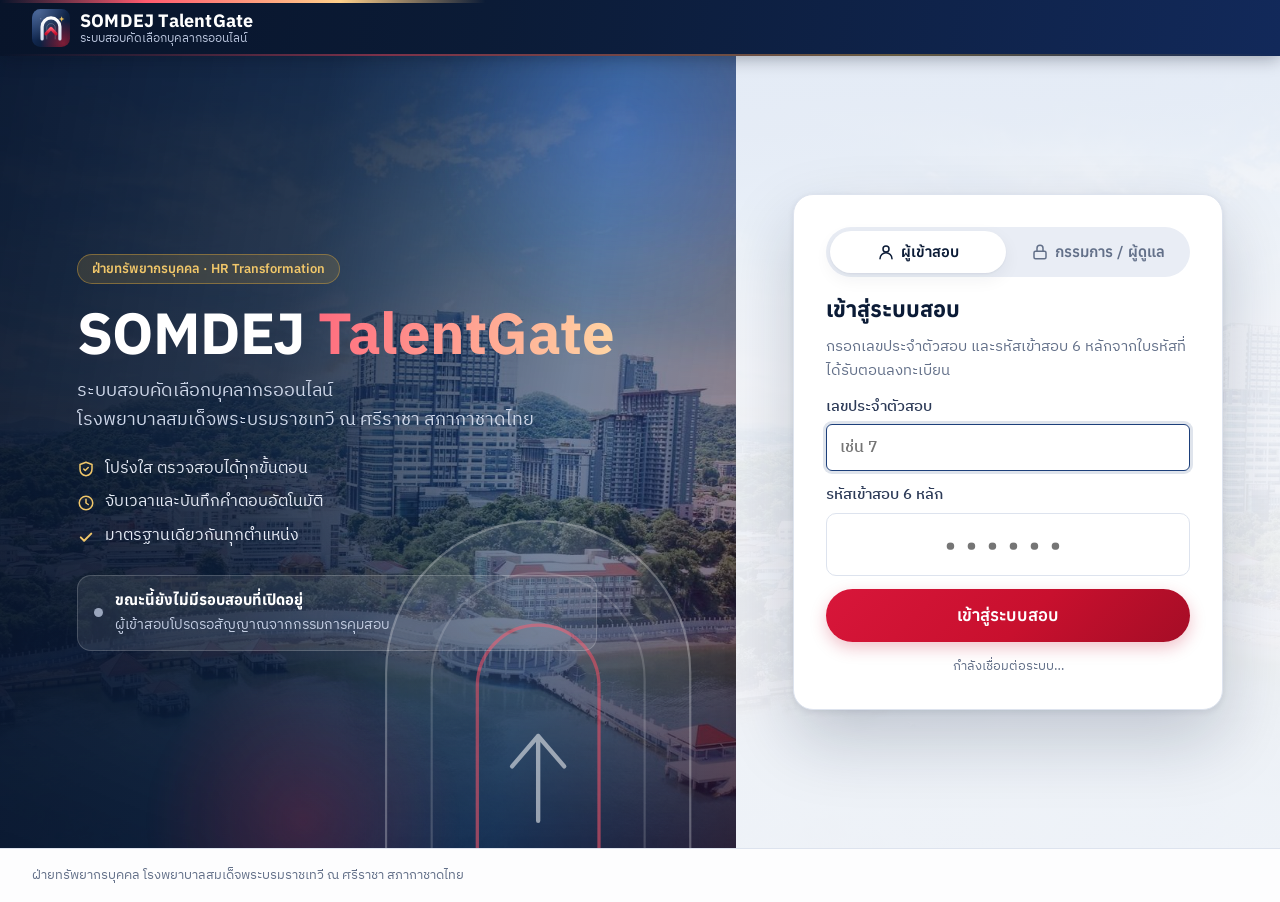
==== commit e9586c66: "แก้ไอคอน_อัปโหลดทับ2ไฟล์" ====
--- a/index.html
+++ b/index.html
@@ -9,9 +9,9 @@
 <meta name="theme-color" content="#0b1b36">
 <meta property="og:title" content="SOMDEJ TalentGate">
 <meta property="og:description" content="ระบบสอบคัดเลือกบุคลากรออนไลน์ ฝ่ายทรัพยากรบุคคล โรงพยาบาลสมเด็จพระบรมราชเทวี ณ ศรีราชา สภากาชาดไทย">
-<link rel="icon" type="image/svg+xml" href="icons/favicon.svg">
-<link rel="icon" type="image/png" sizes="32x32" href="icons/favicon-32.png">
-<link rel="apple-touch-icon" sizes="180x180" href="icons/apple-touch-icon.png">
+<link rel="icon" type="image/svg+xml" href="favicon.svg">
+<link rel="icon" type="image/png" sizes="32x32" href="favicon-32.png">
+<link rel="apple-touch-icon" sizes="180x180" href="apple-touch-icon.png">
 <link rel="manifest" href="manifest.webmanifest">
 <meta name="apple-mobile-web-app-capable" content="yes">
 <meta name="mobile-web-app-capable" content="yes">
@@ -19,8 +19,8 @@
 <meta name="apple-mobile-web-app-status-bar-style" content="black-translucent">
 <meta name="application-name" content="SOMDEJ TalentGate">
 <meta name="msapplication-TileColor" content="#0b1b36">
-<meta name="msapplication-TileImage" content="icons/icon-192.png">
-<meta property="og:image" content="icons/icon-512.png">
+<meta name="msapplication-TileImage" content="icon-192.png">
+<meta property="og:image" content="icon-512.png">
 <link rel="preconnect" href="https://fonts.googleapis.com"><link rel="preconnect" href="https://fonts.gstatic.com" crossorigin>
 <link href="https://fonts.googleapis.com/css2?family=Anuphan:wght@400;500;600;700&family=IBM+Plex+Sans+Thai:wght@400;500;600&display=swap" rel="stylesheet">
 <link rel="preload" as="image" href="bg.jpg?v=1">
@@ -30,7 +30,7 @@
 <body>
 <header class="topbar" id="topbar">
   <a class="brand" href="#/" aria-label="หน้าแรก SOMDEJ TalentGate">
-    <img class="brand-mark" src="icons/icon.svg" alt="" width="38" height="38">
+    <img class="brand-mark" src="icon.svg" alt="" width="38" height="38">
     <span class="brand-text"><b><span class="bx">SOMDEJ </span>TalentGate</b><small>ระบบสอบคัดเลือกบุคลากรออนไลน์</small></span>
   </a>
   <div class="top-right" id="topRight"></div>
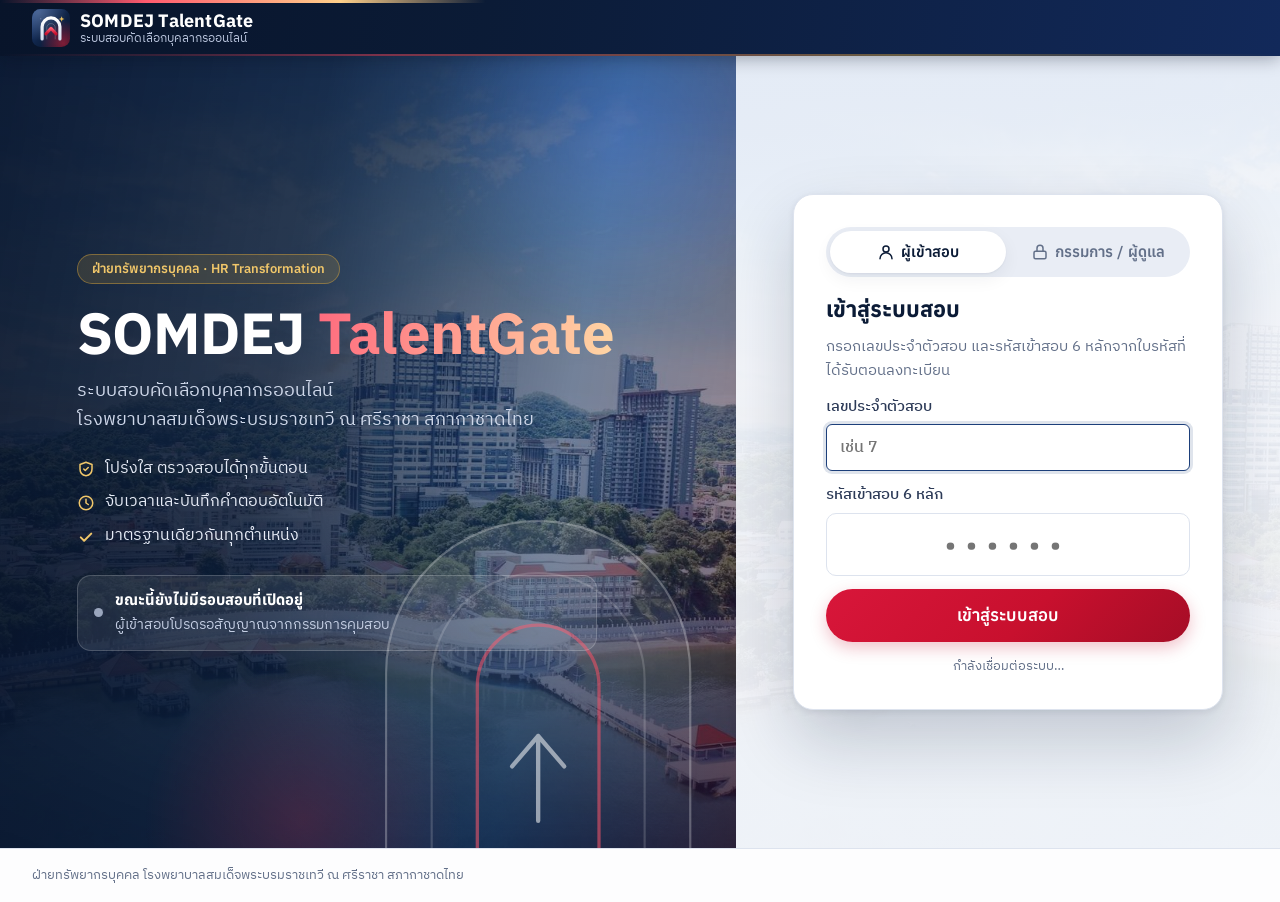
==== commit e030e4fd: "build 2569-11-08.1 SOMDEJ TalentGate เป็น v2.2.2569 · build 2569-11-08.1" ====
--- a/index.html
+++ b/index.html
@@ -25,7 +25,7 @@
 <link href="https://fonts.googleapis.com/css2?family=Anuphan:wght@400;500;600;700&family=IBM+Plex+Sans+Thai:wght@400;500;600&display=swap" rel="stylesheet">
 <link rel="preload" as="image" href="bg.jpg?v=1">
 <link rel="preload" as="image" href="logo.png">
-<link rel="stylesheet" href="style.css?v=2569-11-06.1">
+<link rel="stylesheet" href="style.css?v=2569-11-08.1">
 </head>
 <body>
 <header class="topbar" id="topbar">
@@ -48,13 +48,14 @@
 <div id="printRoot"></div>
 <p id="printStamp" class="pr-stamp"></p>
 <noscript><p style="padding:24px;text-align:center">ระบบนี้ต้องเปิดใช้ JavaScript</p></noscript>
-<script src="config.js?v=2569-11-06.1"></script>
-<script src="app.js?v=2569-11-06.1"></script>
-<script src="qt.js?v=2569-11-06.1"></script>
-<script src="cand.js?v=2569-11-06.1"></script>
-<script src="staff.js?v=2569-11-06.1"></script>
-<script src="admin.js?v=2569-11-06.1"></script>
-<script src="iv.js?v=2569-11-06.1"></script>
-<script src="v21.js?v=2569-11-06.1"></script>
+<script src="config.js?v=2569-11-08.1"></script>
+<script src="app.js?v=2569-11-08.1"></script>
+<script src="qt.js?v=2569-11-08.1"></script>
+<script src="cand.js?v=2569-11-08.1"></script>
+<script src="staff.js?v=2569-11-08.1"></script>
+<script src="admin.js?v=2569-11-08.1"></script>
+<script src="iv.js?v=2569-11-08.1"></script>
+<script src="v21.js?v=2569-11-08.1"></script>
+<script src="v22.js?v=2569-11-08.1"></script>
 </body>
 </html>
--- a/style.css
+++ b/style.css
@@ -806,3 +806,77 @@
 .pk-head select{width:auto;flex:none;max-width:240px} .pk-head .chk{flex:none;margin:0}
 @media (max-width:1020px){ body.pg-staff .hs.hs-nav{order:5;flex-basis:100%;margin:4px 0 0} body.pg-staff .hs-nav>.nav{order:0;flex-basis:auto;margin:0} }
 @media (max-width:620px){ .nav a{padding:6px 11px;font-size:14px} .pv-bar select{min-width:0;width:100%;order:-1;flex-basis:100%} }
+/* ----- รุ่น 2.1.1: เปิดจากหน้าจอโฮม iPhone/iPad (แถบสถานะโปร่ง) — ดันแถบบนลงพ้นแถบสถานะ ปุ่มกดได้ ----- */
+:root{--sat:env(safe-area-inset-top,0px);--sal:env(safe-area-inset-left,0px);--sar:env(safe-area-inset-right,0px)}
+.topbar{padding-top:calc(9px + var(--sat));padding-left:calc(clamp(14px,3vw,32px) + var(--sal));padding-right:calc(clamp(14px,3vw,32px) + var(--sar))}
+body.printing #printBar{padding-top:calc(10px + var(--sat))}
+.rbar{top:calc(56px + var(--sat))} .rprog{top:calc(112px + var(--sat))} .qnav{top:calc(138px + var(--sat))} .rubric,.bk-side{top:calc(76px + var(--sat))}
+@media (min-width:900px){ .hs.hs-tabs{top:calc(66px + var(--sat))} }
+.icon-btn{-webkit-tap-highlight-color:transparent;touch-action:manipulation} .nav a{touch-action:manipulation}
+@media (max-width:620px){
+  body.pg-staff .topbar{flex-wrap:wrap;row-gap:8px;column-gap:8px} body.pg-staff .top-right{display:contents}
+  body.pg-staff .who{order:1;flex:0 1 auto;min-width:0;text-align:right} body.pg-staff .who-n{max-width:118px;font-size:13px} body.pg-staff .brand{flex:1 1 auto;min-width:0}
+  body.pg-staff #tbPass{order:2} body.pg-staff #tbOut{order:3} body.pg-staff .icon-btn{width:40px;height:40px}
+  body.pg-staff .hs.hs-nav{order:5;flex-basis:100%;margin:2px 0 0}
+}
+
+/* =====================================================================
+   รุ่น 2.2 — เครื่องคิดเลข · ธงประวัติผู้สมัคร · ทะเบียนผู้สมัคร · กระดาษทด · ยืนยันเข้าสอบ
+   ===================================================================== */
+/* ----- เครื่องคิดเลข ----- */
+.rbar .calc-tg,.calc-tg{background:rgba(255,255,255,.1);color:#fff;border:1px solid rgba(255,255,255,.28);display:inline-flex;align-items:center;gap:7px;padding:8px 14px;border-radius:999px;font-weight:600;font-size:14.5px;cursor:pointer}
+.rbar .calc-tg:hover{background:rgba(255,255,255,.18)} .rbar .calc-tg.on{background:var(--gold);color:var(--navy);border-color:var(--gold)}
+.calc{position:fixed;z-index:80;width:300px;background:var(--surface);border-radius:18px;box-shadow:var(--sh-lg);border:1px solid var(--line);overflow:hidden;outline:none;user-select:none;-webkit-user-select:none;animation:calcIn .16s ease-out backwards}
+@keyframes calcIn{from{opacity:0;transform:translateY(8px) scale(.98)}}
+.calc:focus-within,.calc:focus{box-shadow:var(--sh-lg),0 0 0 3px rgba(217,165,58,.45)}
+.calc-h{display:flex;align-items:center;justify-content:space-between;background:var(--navy);color:#fff;padding:8px 8px 8px 14px;cursor:grab;touch-action:none;font-family:var(--head);font-weight:600;font-size:14.5px}
+.calc-h span{display:inline-flex;align-items:center;gap:7px} .calc-h:active{cursor:grabbing}
+.calc-x{background:none;border:0;color:#fff;font-size:22px;line-height:1;width:32px;height:32px;border-radius:8px;cursor:pointer} .calc-x:hover{background:rgba(255,255,255,.14)}
+.calc-d{padding:12px 16px 10px;background:var(--surface-2);border-bottom:1px solid var(--line);text-align:right;min-height:78px}
+.calc-e{font-family:ui-monospace,Menlo,Consolas,monospace;font-size:14px;color:var(--muted);min-height:20px;word-break:break-all;line-height:1.4}
+.calc-v{font-family:var(--head);font-size:30px;font-weight:700;color:var(--ink);line-height:1.25;word-break:break-all;font-variant-numeric:tabular-nums} .calc-v.err{font-size:16px;color:var(--bad);font-weight:600;padding-top:8px}
+.calc-k{display:grid;grid-template-columns:repeat(4,1fr);gap:7px;padding:12px}
+.ck{height:46px;border-radius:12px;border:1px solid var(--line);background:#fff;font-family:var(--head);font-size:19px;font-weight:600;color:var(--ink);cursor:pointer;transition:background .1s,transform .06s}
+.ck:hover{background:var(--surface-2)} .ck:active,.ck.hit{transform:scale(.95);background:var(--bg-2)}
+.ck-op{background:var(--info-50);color:var(--info);border-color:#cfdcf6} .ck-clr{background:var(--red-50);color:var(--red);border-color:var(--red-100)} .ck-del{background:var(--surface-2);color:var(--ink-2)}
+.ck-eq{grid-column:span 3;background:var(--navy);color:#fff;border-color:var(--navy)} .ck-eq:hover{background:var(--navy-2)}
+.calc-n{font-size:11.5px;color:var(--muted);text-align:center;padding:0 10px 10px;margin:0}
+.calc-chk{display:flex;align-items:flex-start;gap:8px;background:var(--gold-50);border:1px solid #f1dfb1;border-radius:10px;padding:9px 12px;margin-top:8px} .calc-chk svg{flex:none;margin-top:3px;color:var(--gold-600)}
+@media (max-width:620px){ .calc{left:8px!important;right:8px;top:auto!important;bottom:8px;width:auto} .calc-tg span{display:none} .calc-tg{padding:8px 10px} .ck{height:42px} }
+
+/* ----- ธงประวัติผู้สมัคร ----- */
+.hchip{display:inline-flex;align-items:center;gap:4px;font-size:12px;font-weight:600;line-height:1.2;padding:3px 9px;border-radius:999px;border:1px solid;cursor:pointer;vertical-align:middle;white-space:nowrap;font-family:var(--body);margin-left:4px}
+.hchip.static{cursor:default;margin-left:0}
+.hchip.yellow{background:#fff8db;color:#7a5a00;border-color:#f0dc8c} .hchip.orange{background:#ffeedd;color:#9a4a00;border-color:#f5c48f} .hchip.red{background:var(--bad-50);color:var(--bad);border-color:#f2b8c0} .hchip.maybe{background:var(--surface-2);color:var(--ink-2);border-color:var(--line);border-style:dashed}
+button.hchip:hover{filter:brightness(.96);box-shadow:0 1px 4px rgba(11,27,54,.12)}
+.hkpis{display:grid;grid-template-columns:repeat(auto-fit,minmax(104px,1fr));gap:8px;margin:12px 0}
+.hk{background:var(--surface-2);border:1px solid var(--line-2);border-radius:12px;padding:9px 10px;text-align:center} .hk b{display:block;font-family:var(--head);font-size:22px;line-height:1.2} .hk span{font-size:12px;color:var(--muted)}
+.hk.bad b{color:var(--bad)} .hk.warn b{color:var(--warn)} .hk.ok b{color:var(--ok)}
+.hflags{display:flex;flex-wrap:wrap;gap:6px;margin:0 0 10px}
+.trend{width:100%;max-width:360px;height:auto;display:block;margin:2px 0 10px} .trend .tr-60{stroke:var(--line);stroke-dasharray:3 3} .trend .tr-l{fill:none;stroke:var(--info);stroke-width:2} .trend .tr-p{fill:#fff;stroke:var(--info);stroke-width:2} .trend text{font-size:9px;fill:var(--ink-2);font-family:var(--head)}
+.htbl tr.me td{background:var(--info-50)}
+.mblist{display:flex;flex-direction:column;gap:8px;margin-top:8px} .mbrow{display:flex;justify-content:space-between;align-items:center;gap:10px;flex-wrap:wrap;background:#fff;border:1px solid var(--line);border-radius:10px;padding:8px 12px}
+.modal-box.wide{max-width:860px;width:calc(100vw - 32px)}
+/* ----- ทะเบียนผู้สมัคร ----- */
+.rgkpi{display:grid;grid-template-columns:repeat(auto-fit,minmax(150px,1fr));gap:12px;margin-bottom:16px}
+.rgkpi>div{background:var(--surface);border:1px solid var(--line);border-radius:var(--r);padding:14px 16px;box-shadow:var(--sh)} .rgkpi b{display:block;font-family:var(--head);font-size:28px;line-height:1.15} .rgkpi span{font-size:13px;color:var(--muted)}
+.rgkpi .y b{color:#9a7400} .rgkpi .r b{color:var(--bad)} .rgkpi .g b{color:var(--ink-2)}
+.rgtbl .rgrow{cursor:pointer} .rgtbl .rgrow:hover td{background:var(--surface-2)}
+/* ----- ยืนยันเข้าสอบ ----- */
+.exc{display:inline-block;font-size:12px;font-weight:600;padding:2px 8px;border-radius:999px;margin:3px 3px 0 0;white-space:nowrap}
+.exc.y{background:var(--ok-50);color:var(--ok)} .exc.n{background:var(--bad-50);color:var(--bad)} .exc.wait{background:var(--surface-2);color:var(--muted);border:1px dashed var(--line)}
+.excsum{margin-top:8px;font-size:14px}
+
+/* ----- กระดาษทด (พิมพ์) ----- */
+#printRoot .scr{display:flex;flex-direction:column}
+#printRoot .scr .pr-lh{margin-bottom:2.5mm} .sc-tt{margin-left:auto;font-family:'Anuphan',sans-serif;font-size:20pt;font-weight:700;letter-spacing:.5pt;border:1.2pt solid #000;border-radius:2mm;padding:.5mm 5mm}
+.sc-info{width:100%;border-collapse:collapse;font-size:9.5pt;margin-bottom:2.5mm} .sc-info td{border:.5pt solid #888;padding:1mm 2mm;vertical-align:top} .sc-info td:nth-child(odd){width:22mm;color:#333;background:#f2f3f6;white-space:nowrap}
+.sc-id{display:flex;gap:2mm;margin-bottom:2.5mm} .sc-id>div{border:1pt solid #000;border-radius:1.5mm;padding:1mm 3mm;display:flex;flex-direction:column;justify-content:center;min-height:13mm}
+.sc-id span{font-size:8pt;color:#333;line-height:1.2} .sc-id b{font-size:13pt;font-weight:700;line-height:1.3}
+.sc-no{flex:0 0 34mm} .sc-no b{font-size:18pt;letter-spacing:1pt} .sc-nm{flex:1} .sc-rm{flex:0 0 24mm} .sc-pg{flex:0 0 18mm;text-align:center}
+.sc-note{border:.6pt solid #666;border-left:2.2pt solid #000;border-radius:1mm;padding:1.5mm 3mm;font-size:9pt;margin-bottom:2.5mm;line-height:1.45} .sc-note b{font-size:9.5pt} .sc-note ol{margin:.5mm 0 0;padding-left:5mm}
+.sc-mini{font-size:9.5pt;border-bottom:.8pt solid #000;padding-bottom:1.2mm;margin-bottom:2.5mm}
+.sc-area{display:block;width:100%} .sc-wm{font-size:9px;fill:#000;opacity:.07;font-family:'Anuphan',sans-serif;font-weight:700;letter-spacing:.5px}
+.sc-ft{display:flex;justify-content:space-between;gap:6mm;font-size:9.5pt;margin-top:4mm}
+.sc-code{font-size:7.5pt;color:#444;margin-top:2mm;border-top:.4pt solid #999;padding-top:1mm}
+#rgF button{white-space:nowrap}
